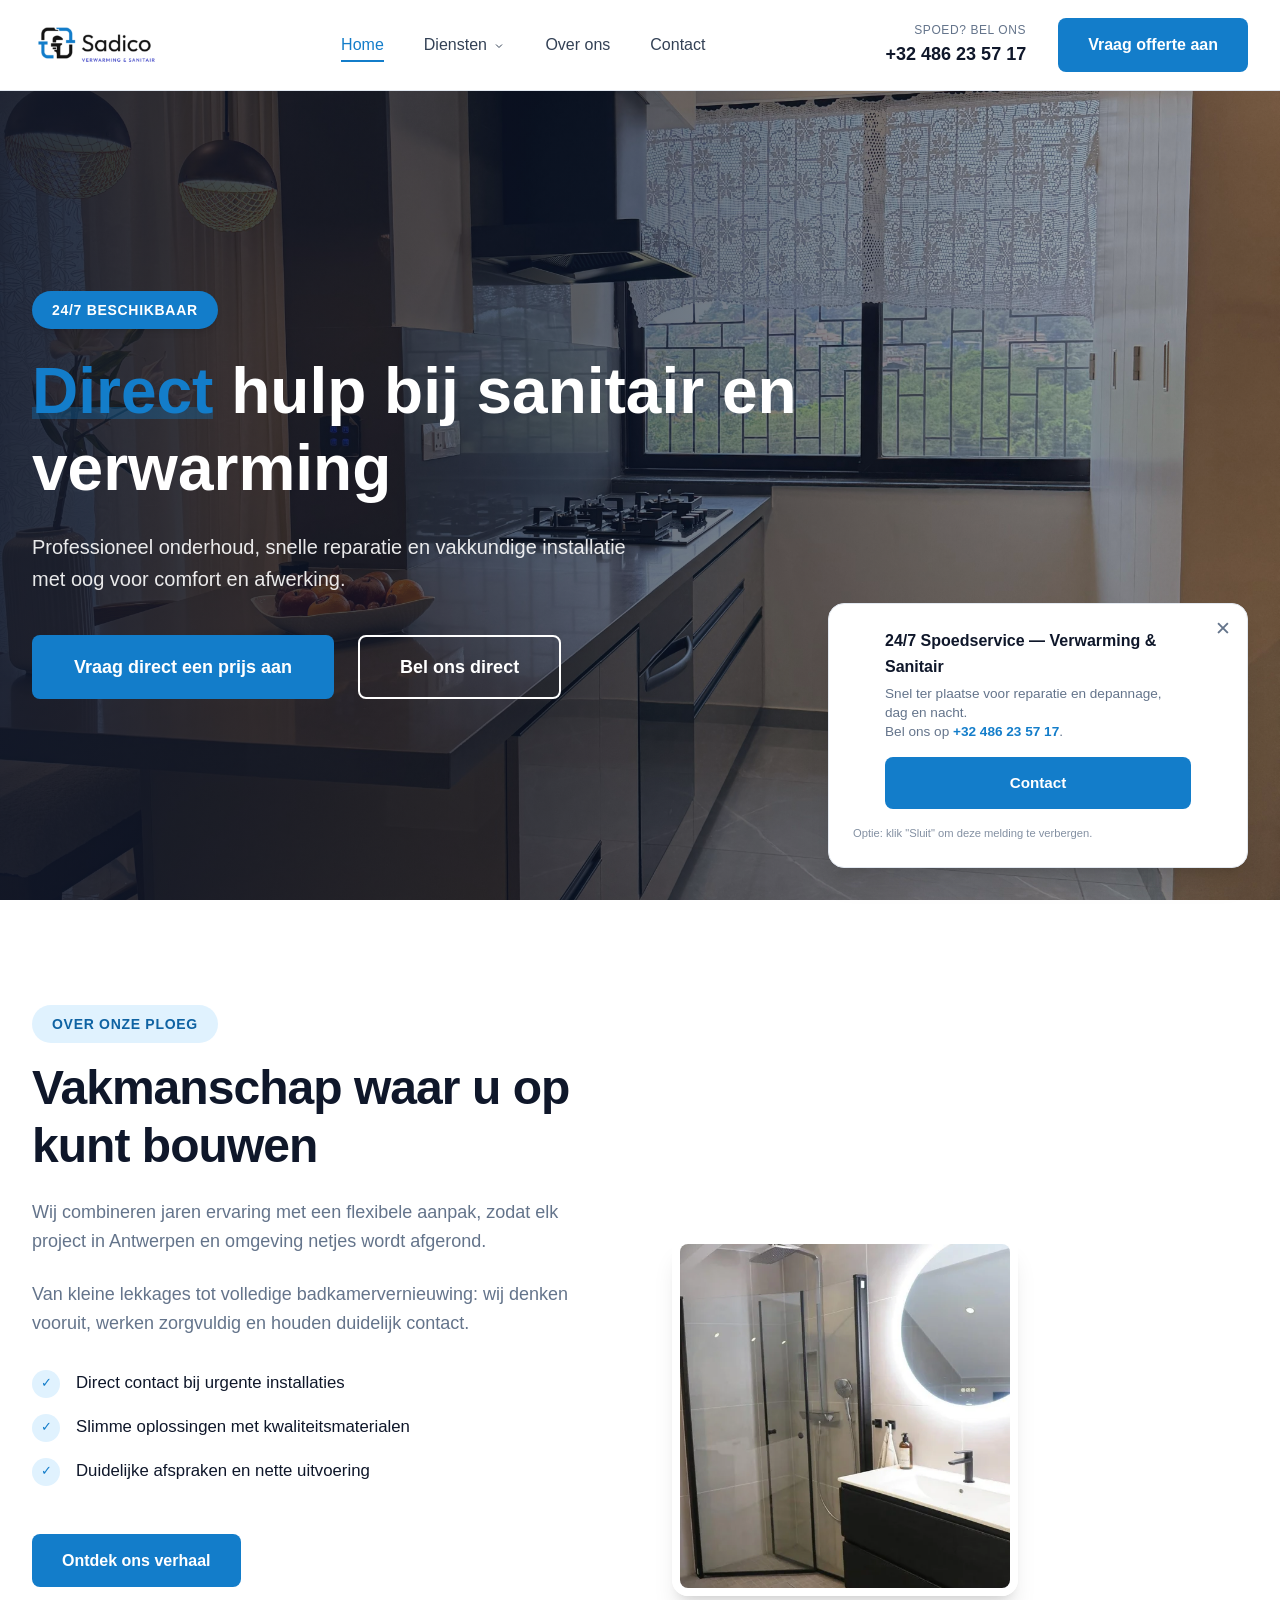
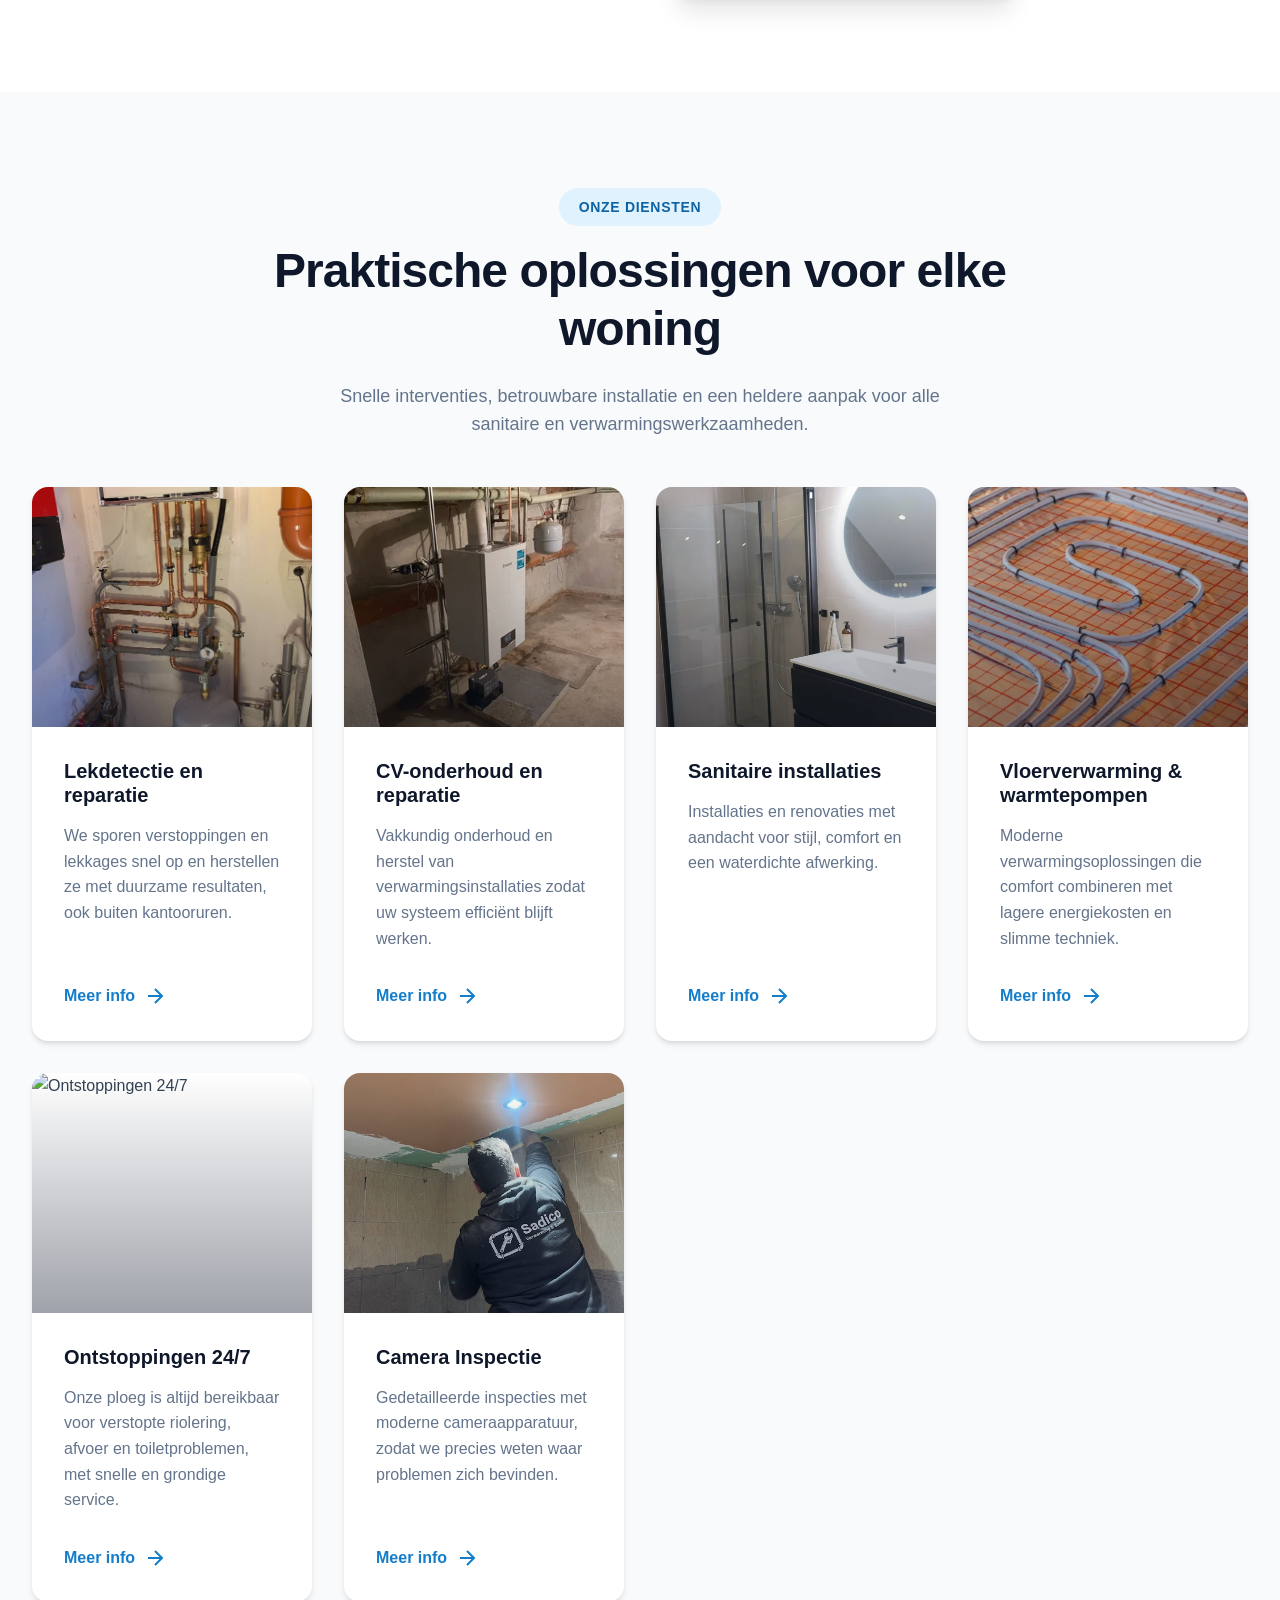
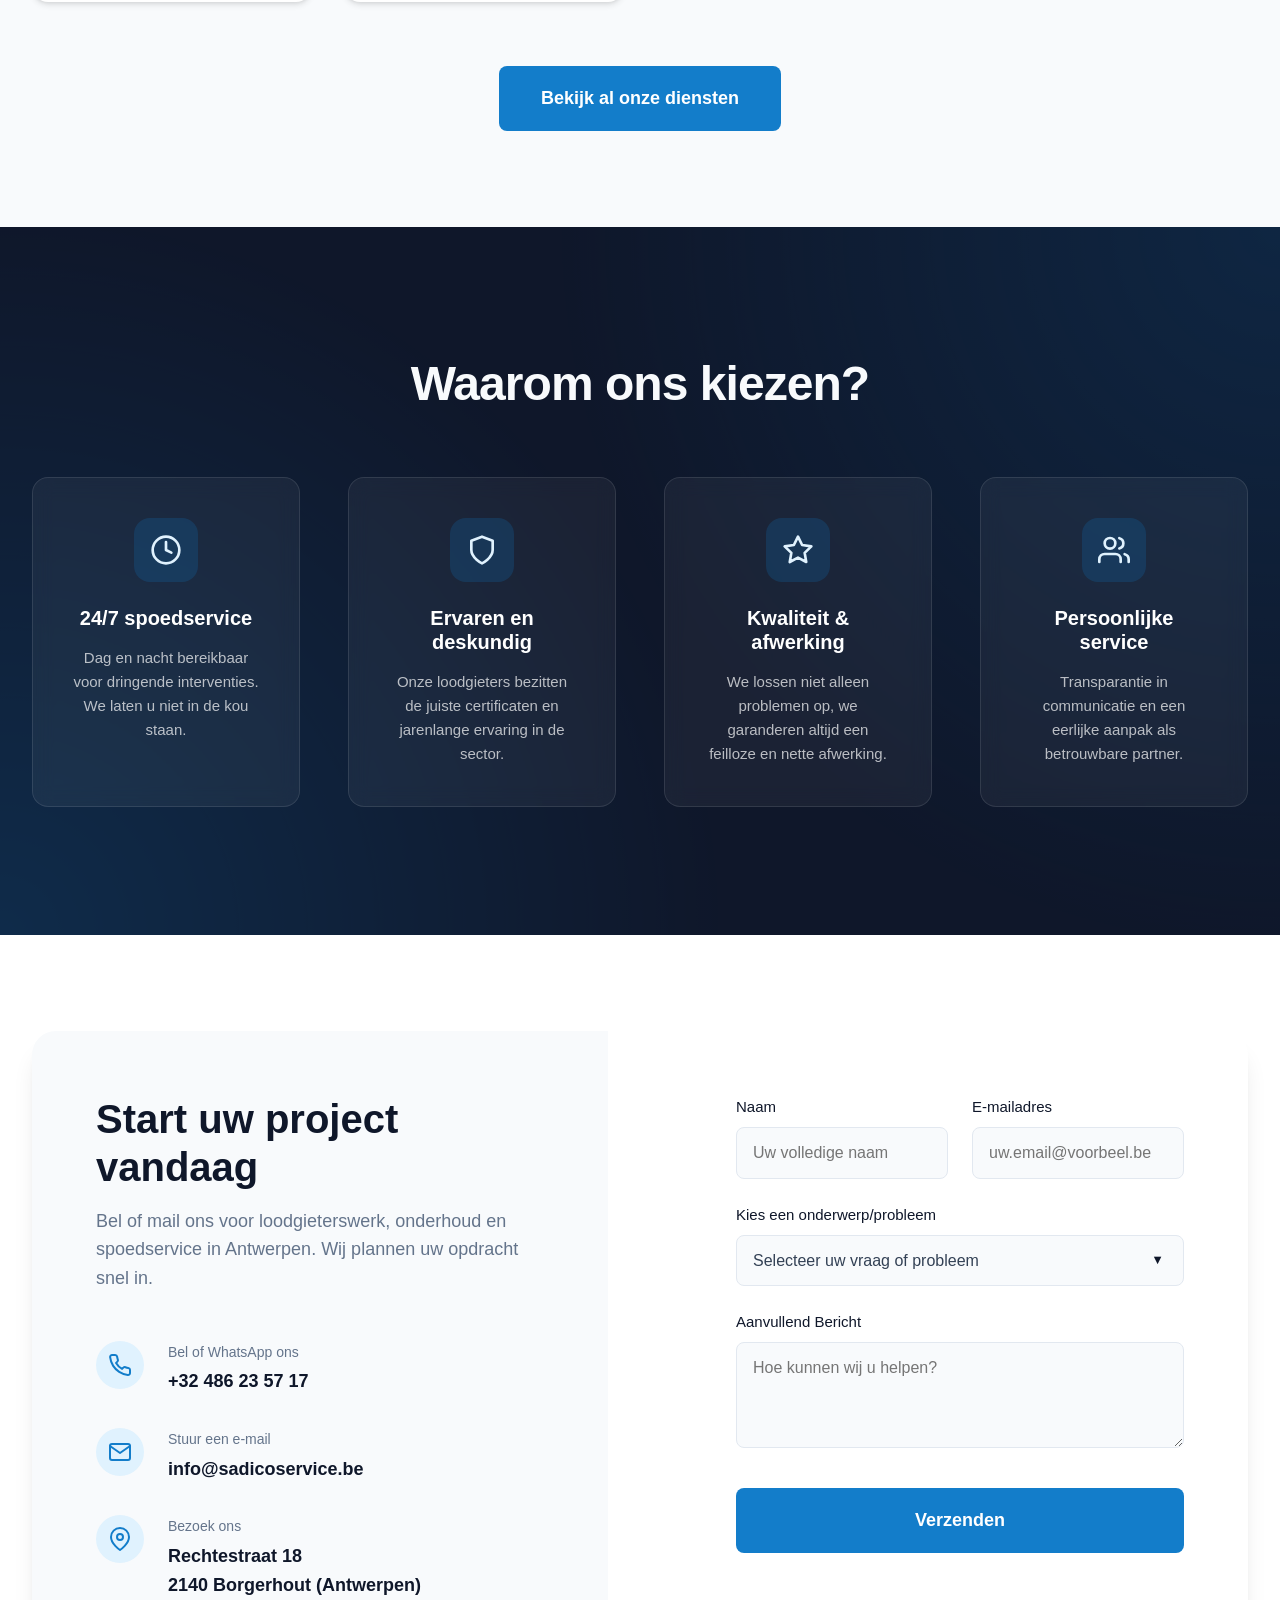
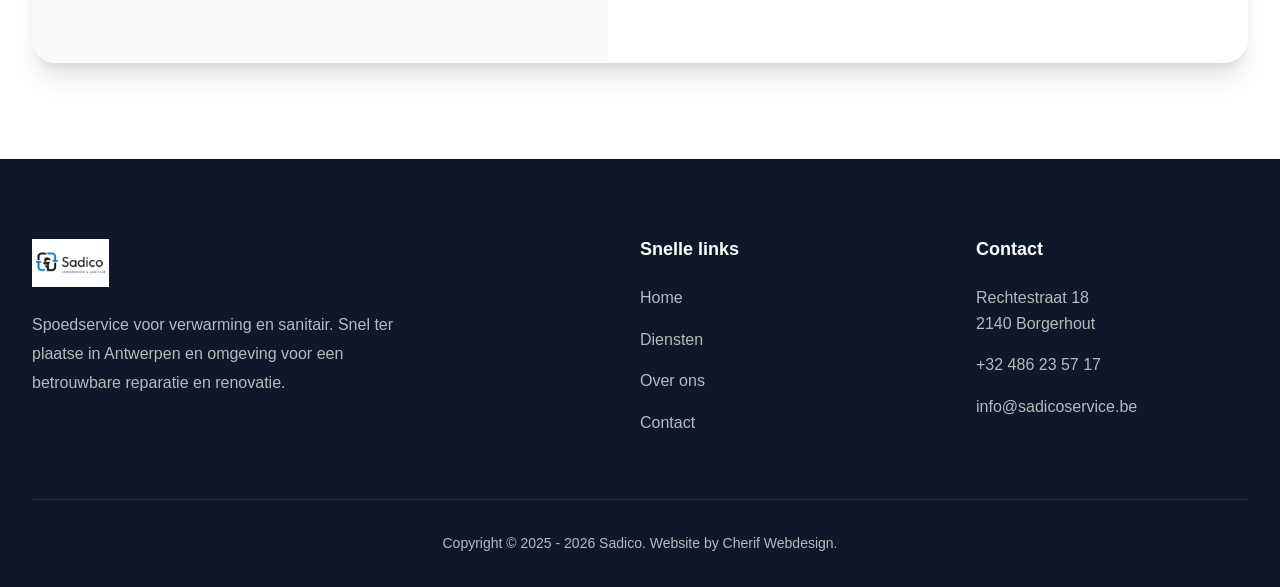
==== index.html @ f758ac25 "Initial commit" ====
<!DOCTYPE html>
<html lang="nl">
<head>
    <meta charset="UTF-8">
    <meta name="viewport" content="width=device-width, initial-scale=1.0">
    <title>Sadico Service | Expert sanitair en verwarming in Antwerpen</title>
    <meta name="description" content="Sadico Service levert slimme sanitair- en verwarmingsoplossingen met snelle hulp in Antwerpen. Bel voor een modern installatieadvies of spoedinterventie.">
    <link rel="preconnect" href="https://fonts.googleapis.com">
    <link rel="preconnect" href="https://fonts.gstatic.com" crossorigin>
    <link href="https://fonts.googleapis.com/css2?family=Space+Grotesk:wght@300;400;500;600;700;800&display=swap" rel="stylesheet">
    <link rel="stylesheet" href="style.css">
    <link rel="icon" href="/favicon.ico" type="image/x-icon">
</head>
<body>

    <!-- Header Navigation -->
    <header class="header" id="header">
        <div class="container header-container">
            <a class="logo-link" href="/">
                <img src="assets/logo.webp" alt="Sadico Logo" class="logo">
            </a>
            <nav class="main-nav">
                <a class="active" href="/">Home</a>
                <div class="dropdown">
                    <a href="/diensten">Diensten <svg width="12" height="12" viewBox="0 0 24 24" fill="none" stroke="currentColor" stroke-width="2" style="display:inline;vertical-align:middle;margin-left:2px;"><path d="M6 9l6 6 6-6"></path></svg></a>
                    <div class="dropdown-content">
                        <a href="/ontstoppingen">Ontstoppingen 24/7</a>
                        <a href="/camera-inspectie">Camera Inspectie</a>
                        <a href="/lekdetectie">Lekdetectie &amp; reparatie</a>
                        <a href="/cv-onderhoud">CV-onderhoud &amp; reparatie</a>
                        <a href="/keuken-installaties">Keuken installaties</a>
                        <a href="/sanitair">Sanitaire installaties</a>
                        <a href="/warmtepompen">Vloerverwarming &amp; warmtepompen</a>
                    </div>
                </div>
                <a href="/over-ons">Over ons</a>
                <a href="/contact">Contact</a>
            </nav>
            <div class="header-actions">
                <div class="contact-quick">
                    <span class="quick-label">Spoed? Bel ons</span>
                    <a href="tel:+32486235717" class="quick-phone">+32 486 23 57 17 </a>
                </div>
                <a class="btn btn-primary" href="/contact">Vraag offerte aan</a>
            </div>
            <button class="mobile-menu-toggle" aria-label="Toggle menu">
                <span></span>
                <span></span>
                <span></span>
            </button>
        </div>
    </header>

    <!-- Hero Section -->
    <section class="hero" id="home">
        <div class="hero-bg">
            <img src="assets/kitcheninstall.jpg" alt="Sanitair installatie" class="hero-img">
            <div class="hero-overlay"></div>
        </div>
        <div class="container hero-content">
            <div class="hero-text-box">
                <div class="hero-badge">24/7 beschikbaar</div>
                <h1 class="hero-title"><span class="text-highlight">Direct</span> hulp bij sanitair en verwarming</h1>
                <p class="hero-subtitle">Professioneel onderhoud, snelle reparatie en vakkundige installatie met oog voor comfort en afwerking.</p>
                <div class="hero-buttons">
                    <a class="btn btn-primary btn-large" href="/contact">Vraag direct een prijs aan</a>
                    <a href="tel:+32486235717" class="btn btn-outline btn-large">Bel ons direct</a>
                </div>
            </div>
        </div>
    </section>

    <!-- Over Ons Section -->
    <section class="section about-section" id="over-ons">
        <div class="container">
            <div class="about-grid">
                <div class="about-content fade-in appear">
                    <div class="section-badge">Over onze ploeg</div>
                    <h2 class="section-title">Vakmanschap waar u op kunt bouwen</h2>
                    <p class="about-text">Wij combineren jaren ervaring met een flexibele aanpak, zodat elk project in Antwerpen en omgeving netjes wordt afgerond.</p>
                    <p class="about-text">Van kleine lekkages tot volledige badkamervernieuwing: wij denken vooruit, werken zorgvuldig en houden duidelijk contact.</p>
                    <ul class="about-features">
                        <li><span>✓</span> Direct contact bij urgente installaties</li>
                        <li><span>✓</span> Slimme oplossingen met kwaliteitsmaterialen</li>
                        <li><span>✓</span> Duidelijke afspraken en nette uitvoering</li>
                    </ul>
                    <a class="btn btn-primary mt-4" href="/over-ons">Ontdek ons verhaal</a>
                </div>
                <div class="about-image-wrapper fade-in appear">
                    
                    <div class="about-image-offset">
                        <img src="assets/sanitair-renovatie.webp" alt="Sanitair renovatie">
                    </div>
                </div>
            </div>
        </div>
    </section>

    <!-- Diensten Section -->
    <section class="section services-section bg-light" id="diensten">
        <div class="container">
            <div class="section-header text-center">
                <div class="section-badge">Onze diensten</div>
                <h2 class="section-title">Praktische oplossingen voor elke woning</h2>
                <p class="section-subtitle">Snelle interventies, betrouwbare installatie en een heldere aanpak voor alle sanitaire en verwarmingswerkzaamheden.</p>
            </div>
            <div class="services-grid">
                <div class="service-card fade-in appear">
                    <div class="service-img-wrapper">
                        <img src="assets/lekdetectie.webp" alt="Lekdetectie en reparatie">
                    </div>
                    <div class="service-content">
                        <h3>Lekdetectie en reparatie</h3>
                        <p>We sporen verstoppingen en lekkages snel op en herstellen ze met duurzame resultaten, ook buiten kantooruren.</p>
                        <a class="service-link" href="/lekdetectie">Meer info <svg width="24" height="24" viewBox="0 0 24 24" fill="none" stroke="currentColor" stroke-width="2"><path d="M5 12h14M12 5l7 7-7 7"></path></svg></a>
                    </div>
                </div>
                <div class="service-card fade-in appear">
                    <div class="service-img-wrapper">
                        <img src="assets/verwarming.webp" alt="CV-onderhoud en reparatie">
                    </div>
                    <div class="service-content">
                        <h3>CV-onderhoud en reparatie</h3>
                        <p>Vakkundig onderhoud en herstel van verwarmingsinstallaties zodat uw systeem efficiënt blijft werken.</p>
                        <a class="service-link" href="/cv-onderhoud">Meer info <svg width="24" height="24" viewBox="0 0 24 24" fill="none" stroke="currentColor" stroke-width="2"><path d="M5 12h14M12 5l7 7-7 7"></path></svg></a>
                    </div>
                </div>
                <div class="service-card fade-in appear">
                    <div class="service-img-wrapper">
                        <img src="assets/sanitair-renovatie.webp" alt="Sanitaire installaties">
                    </div>
                    <div class="service-content">
                        <h3>Sanitaire installaties</h3>
                        <p>Installaties en renovaties met aandacht voor stijl, comfort en een waterdichte afwerking.</p>
                        <a class="service-link" href="/sanitair">Meer info <svg width="24" height="24" viewBox="0 0 24 24" fill="none" stroke="currentColor" stroke-width="2"><path d="M5 12h14M12 5l7 7-7 7"></path></svg></a>
                    </div>
                </div>
                <div class="service-card fade-in appear">
                    <div class="service-img-wrapper">
                        <img src="assets/vloerverwarming.webp" alt="Vloerverwarming en warmtepompen">
                    </div>
                    <div class="service-content">
                        <h3>Vloerverwarming &amp; warmtepompen</h3>
                        <p>Moderne verwarmingsoplossingen die comfort combineren met lagere energiekosten en slimme techniek.</p>
                        <a class="service-link" href="/warmtepompen">Meer info <svg width="24" height="24" viewBox="0 0 24 24" fill="none" stroke="currentColor" stroke-width="2"><path d="M5 12h14M12 5l7 7-7 7"></path></svg></a>
                    </div>
                </div>
                <div class="service-card fade-in appear">
                    <div class="service-img-wrapper">
                        <img src="https://images.unsplash.com/photo-1585704032915-c3400ca199e7?q=80&amp;w=800&amp;auto=format&amp;fit=crop" alt="Ontstoppingen 24/7">
                    </div>
                    <div class="service-content">
                        <h3>Ontstoppingen 24/7</h3>
                        <p>Onze ploeg is altijd bereikbaar voor verstopte riolering, afvoer en toiletproblemen, met snelle en grondige service.</p>
                        <a class="service-link" href="/ontstoppingen">Meer info <svg width="24" height="24" viewBox="0 0 24 24" fill="none" stroke="currentColor" stroke-width="2"><path d="M5 12h14M12 5l7 7-7 7"></path></svg></a>
                    </div>
                </div>
                <div class="service-card fade-in appear">
                    <div class="service-img-wrapper">
                        <img src="assets/camera-3.jpeg" alt="Camera Inspectie">
                    </div>
                    <div class="service-content">
                        <h3>Camera Inspectie</h3>
                        <p>Gedetailleerde inspecties met moderne cameraapparatuur, zodat we precies weten waar problemen zich bevinden.</p>
                        <a class="service-link" href="/camera-inspectie">Meer info <svg width="24" height="24" viewBox="0 0 24 24" fill="none" stroke="currentColor" stroke-width="2"><path d="M5 12h14M12 5l7 7-7 7"></path></svg></a>
                    </div>
                </div>
            </div>
            <div class="text-center mt-5">
                <a class="btn btn-primary btn-large" href="/diensten">Bekijk al onze diensten</a>
            </div>
        </div>
    </section>

    <!-- Why Us Section -->
    <section class="section trust-section">
        <div class="trust-bg"></div>
        <div class="container position-relative">
            <div class="section-header text-center light-text">
                <h2 class="section-title">Waarom ons kiezen?</h2>
            </div>
            <div class="trust-grid">
                <div class="trust-card fade-in appear">
                    <div class="trust-icon">
                        <svg width="32" height="32" viewBox="0 0 24 24" fill="none" stroke="currentColor" stroke-width="2" stroke-linecap="round" stroke-linejoin="round"><circle cx="12" cy="12" r="10"></circle><polyline points="12 6 12 12 16 14"></polyline></svg>
                    </div>
                    <h3>24/7 spoedservice</h3>
                    <p>Dag en nacht bereikbaar voor dringende interventies. We laten u niet in de kou staan.</p>
                </div>
                <div class="trust-card fade-in appear">
                    <div class="trust-icon">
                        <svg width="32" height="32" viewBox="0 0 24 24" fill="none" stroke="currentColor" stroke-width="2" stroke-linecap="round" stroke-linejoin="round"><path d="M12 22s8-4 8-10V5l-8-3-8 3v7c0 6 8 10 8 10z"></path></svg>
                    </div>
                    <h3>Ervaren en deskundig</h3>
                    <p>Onze loodgieters bezitten de juiste certificaten en jarenlange ervaring in de sector.</p>
                </div>
                <div class="trust-card fade-in appear">
                    <div class="trust-icon">
                        <svg width="32" height="32" viewBox="0 0 24 24" fill="none" stroke="currentColor" stroke-width="2" stroke-linecap="round" stroke-linejoin="round"><polygon points="12 2 15.09 8.26 22 9.27 17 14.14 18.18 21.02 12 17.77 5.82 21.02 7 14.14 2 9.27 8.91 8.26 12 2"></polygon></svg>
                    </div>
                    <h3>Kwaliteit &amp; afwerking</h3>
                    <p>We lossen niet alleen problemen op, we garanderen altijd een feilloze en nette afwerking.</p>
                </div>
                <div class="trust-card fade-in appear">
                    <div class="trust-icon">
                        <svg width="32" height="32" viewBox="0 0 24 24" fill="none" stroke="currentColor" stroke-width="2" stroke-linecap="round" stroke-linejoin="round"><path d="M17 21v-2a4 4 0 0 0-4-4H5a4 4 0 0 0-4 4v2"></path><circle cx="9" cy="7" r="4"></circle><path d="M23 21v-2a4 4 0 0 0-3-3.87"></path><path d="M16 3.13a4 4 0 0 1 0 7.75"></path></svg>
                    </div>
                    <h3>Persoonlijke service</h3>
                    <p>Transparantie in communicatie en een eerlijke aanpak als betrouwbare partner.</p>
                </div>
            </div>
        </div>
    </section>

    <!-- Contact Section -->
    <section class="section contact-section" id="contact">
        <div class="container">
            <div class="contact-container fade-in appear">
                <div class="contact-info-block">
                    <h2 class="contact-title">Start uw project vandaag</h2>
                    <p class="contact-desc">Bel of mail ons voor loodgieterswerk, onderhoud en spoedservice in Antwerpen. Wij plannen uw opdracht snel in.</p>
                    <div class="contact-methods">
                        <div class="contact-method">
                            <div class="method-icon">
                                <svg width="24" height="24" viewBox="0 0 24 24" fill="none" stroke="currentColor" stroke-width="2" stroke-linecap="round" stroke-linejoin="round"><path d="M22 16.92v3a2 2 0 0 1-2.18 2 19.79 19.79 0 0 1-8.63-3.07 19.5 19.5 0 0 1-6-6 19.79 19.79 0 0 1-3.07-8.67A2 2 0 0 1 4.11 2h3a2 2 0 0 1 2 1.72 12.84 12.84 0 0 0 .7 2.81 2 2 0 0 1-.45 2.11L8.09 9.91a16 16 0 0 0 6 6l1.27-1.27a2 2 0 0 1 2.11-.45 12.84 12.84 0 0 0 2.81.7A2 2 0 0 1 22 16.92z"></path></svg>
                            </div>
                            <div class="method-details">
                                <span class="method-label">Bel of WhatsApp ons</span>
                                <a href="tel:+32486235717" class="method-value">+32 486 23 57 17</a>
                            </div>
                        </div>
                        <div class="contact-method">
                            <div class="method-icon">
                                <svg width="24" height="24" viewBox="0 0 24 24" fill="none" stroke="currentColor" stroke-width="2" stroke-linecap="round" stroke-linejoin="round"><path d="M4 4h16c1.1 0 2 .9 2 2v12c0 1.1-.9 2-2 2H4c-1.1 0-2-.9-2-2V6c0-1.1.9-2 2-2z"></path><polyline points="22,6 12,13 2,6"></polyline></svg>
                            </div>
                            <div class="method-details">
                                <span class="method-label">Stuur een e-mail</span>
                                <a href="mailto:info@sadicoservice.be" class="method-value">info@sadicoservice.be</a>
                            </div>
                        </div>
                        <div class="contact-method">
                            <div class="method-icon">
                                <svg width="24" height="24" viewBox="0 0 24 24" fill="none" stroke="currentColor" stroke-width="2" stroke-linecap="round" stroke-linejoin="round"><path d="M21 10c0 7-9 13-9 13s-9-6-9-13a9 9 0 0 1 18 0z"></path><circle cx="12" cy="10" r="3"></circle></svg>
                            </div>
                            <div class="method-details">
                                <span class="method-label">Bezoek ons</span>
                                <span class="method-value">Rechtestraat 18<br>2140 Borgerhout (Antwerpen)</span>
                            </div>
                        </div>
                    </div>
                </div>
                <div class="contact-form-block">
                    <form class="contact-form" action="https://formsubmit.co/8b0b7cd5c878c8c842de6b9028a16ff3" method="POST">
                        <div class="form-group row-group">
                            <div class="half-width">
                                <label for="naam">Naam</label>
                                <input type="text" id="naam" name="naam" placeholder="Uw volledige naam" required>
                            </div>
                            <div class="half-width">
                                <label for="email">E-mailadres</label>
                                <input type="email" id="email" name="email" placeholder="uw.email@voorbeel.be" required>
                            </div>
                        </div>
                        <div class="form-group">
                            <label for="probleem">Kies een onderwerp/probleem</label>
                            <div class="select-wrapper">
                                <select id="probleem" name="probleem" required>
                                    <option value="" disabled selected>Selecteer uw vraag of probleem</option>
                                    <option value="cv_storing">CV ketel gaat niet aan / storing</option>
                                    <option value="lekkage">Lekkage of waterschade</option>
                                    <option value="verstopping">Verstopping (afvoer, toilet, etc.)</option>
                                    <option value="onderhoud">Onderhoud en reparatie aanvragen</option>
                                    <option value="offerte">Offerte nieuwe installatie (verwarming/sanitair)</option>
                                    <option value="andere">Andere...</option>
                                </select>
                            </div>
                        </div>
                        <div class="form-group">
                            <label for="bericht">Aanvullend Bericht</label>
                            <textarea id="bericht" name="bericht" rows="4" placeholder="Hoe kunnen wij u helpen?" required></textarea>
                        </div>
                        <button type="submit" class="btn btn-primary btn-submit">Verzenden</button>
                    </form>
                </div>
            </div>
        </div>
    </section>

    <!-- Footer -->
    <footer class="footer">
        <div class="container">
            <div class="footer-top">
                <div class="footer-col">
                    <img src="assets/logo.webp" alt="Sadico Logo" class="footer-logo">
                    <p class="footer-text">Spoedservice voor verwarming en sanitair. Snel ter plaatse in Antwerpen en omgeving voor een betrouwbare reparatie en renovatie.</p>
                </div>
                <div class="footer-col">
                    <h4 class="footer-heading">Snelle links</h4>
                    <ul class="footer-links">
                        <li><a href="/">Home</a></li>
                        <li><a href="/diensten">Diensten</a></li>
                        <li><a href="/over-ons">Over ons</a></li>
                        <li><a href="/contact">Contact</a></li>
                    </ul>
                </div>
                <div class="footer-col">
                    <h4 class="footer-heading">Contact</h4>
                    <ul class="footer-contact-list">
                        <li>Rechtestraat 18<br>2140 Borgerhout</li>
                        <li><a href="tel:+32486235717">+32 486 23 57 17</a></li>
                        <li><a href="mailto:info@sadicoservice.be">info@sadicoservice.be</a></li>
                    </ul>
                </div>
            </div>
            <div class="footer-bottom">
                <p>Copyright &copy; 2025 - 2026 Sadico. Website by Cherif Webdesign.</p>
            </div>
        </div>
    </footer>

    <!-- Sticky Spoed Banner -->
    <div class="sticky-banner" id="stickyBanner" style="transform: translateX(120%);">
        <div class="container banner-container">
            <div class="banner-content">
                <span class="banner-title">24/7 Spoedservice — Verwarming &amp; Sanitair</span>
                <span class="banner-desc">Snel ter plaatse voor reparatie en depannage, dag en nacht. <br>Bel ons op <strong><a href="tel:+32486235717" style="color: var(--clr-primary); text-decoration: none;">+32 486 23 57 17</a></strong>.</span>
            </div>
            <div class="banner-actions">
                <a class="btn btn-banner" href="/contact">Contact</a>
                <button class="banner-close" id="closeBannerBtn" aria-label="Sluit banner">✕</button>
            </div>
        </div>
        <div class="banner-tooltip">Optie: klik "Sluit" om deze melding te verbergen.</div>
    </div>

    <script src="script.js"></script>
</body>
</html>
---- style.css ----
:root {
    --clr-primary: #137dca;
    --clr-primary-dark: #0f63a3;
    --clr-primary-light: #e0f2fe;
    --clr-secondary: #0f172a;
    --clr-secondary-light: #1e293b;
    --clr-secondary-lighter: #334155;
    --clr-accent: #10b981;
    --clr-bg: #ffffff;
    --clr-bg-alt: #f8fafc;
    --clr-bg-dark: #0f172a;
    --clr-text: #334155;
    --clr-text-light: #64748b;
    --clr-text-inverse: #f8fafc;
    --border-color: #e2e8f0;
    --font-main: 'Outfit', sans-serif;
    --container-max: 1280px;
    --container-padding: 2rem;
    --section-spacing: 6rem;
    --shadow-sm: 0 1px 2px 0 rgb(0 0 0 / 0.05);
    --shadow-md: 0 4px 6px -1px rgb(0 0 0 / 0.1), 0 2px 4px -2px rgb(0 0 0 / 0.1);
    --shadow-lg: 0 10px 15px -3px rgb(0 0 0 / 0.1), 0 4px 6px -4px rgb(0 0 0 / 0.1);
    --shadow-xl: 0 20px 25px -5px rgb(0 0 0 / 0.1), 0 8px 10px -6px rgb(0 0 0 / 0.1);
    --transition-fast: 0.2s cubic-bezier(0.4, 0, 0.2, 1);
    --transition-base: 0.3s cubic-bezier(0.4, 0, 0.2, 1);
    --transition-slow: 0.5s cubic-bezier(0.4, 0, 0.2, 1);
}

* {
    margin: 0;
    padding: 0;
    box-sizing: border-box;
}

html {
    scroll-behavior: smooth;
    font-size: 16px;
    overflow-x: hidden;
    width: 100%;
}

body {
    font-size: 16px;
    font-family: var(--font-main);
    color: var(--clr-text);
    background-color: var(--clr-bg);
    line-height: 1.6;
    -webkit-font-smoothing: antialiased;
    overflow-x: hidden;
    width: 100%;
    position: relative;
}

img, svg, video, picture {
    display: block;
    max-width: 100%;
}

a {
    color: var(--clr-primary);
    text-decoration: none;
    transition: color var(--transition-base);
}

a:hover {
    color: var(--clr-primary-dark);
}

ul, ol {
    list-style: none;
}

.container {
    width: 100%;
    max-width: var(--container-max);
    margin: 0 auto;
    padding: 0 var(--container-padding);
}

.section {
    padding: var(--section-spacing) 0;
}

.bg-light {
    background-color: var(--clr-bg-alt);
}

.text-center {
    text-align: center;
}

.section-header {
    margin: 0 auto;
    max-width: 800px;
}

.position-relative {
    position: relative;
}

.mt-4 {
    margin-top: 2rem;
}

.mt-5 {
    margin-top: 4rem;
}

.light-text {
    color: var(--clr-text-inverse);
}

.light-text .section-title {
    color: var(--clr-text-inverse);
}

h1, h2, h3, h4, h5, h6 {
    color: var(--clr-secondary);
    line-height: 1.2;
    font-weight: 700;
}

h2.section-title {
    font-size: clamp(2rem, 4vw, 3rem);
    margin-bottom: 1.5rem;
    letter-spacing: -0.02em;
}

.section-badge {
    display: inline-block;
    padding: 0.5rem 1.25rem;
    background-color: var(--clr-primary-light);
    color: var(--clr-primary-dark);
    font-weight: 600;
    font-size: 0.875rem;
    border-radius: 100px;
    text-transform: uppercase;
    letter-spacing: 0.05em;
    margin-bottom: 1rem;
}

.section-subtitle {
    font-size: 1.125rem;
    color: var(--clr-text-light);
    max-width: 600px;
    margin: 0 auto 3rem;
}

.btn {
    display: inline-flex;
    align-items: center;
    justify-content: center;
    padding: 0.75rem 1.75rem;
    border-radius: 8px;
    font-weight: 600;
    font-size: 1rem;
    cursor: pointer;
    transition: all var(--transition-base);
    border: 2px solid transparent;
}

.btn-primary {
    background-color: var(--clr-primary);
    color: var(--clr-bg);
}

.btn-primary:hover {
    background-color: var(--clr-primary-dark);
    color: var(--clr-bg);
    transform: translateY(-2px);
    box-shadow: var(--shadow-md);
}

.btn-outline {
    background-color: transparent;
    color: var(--clr-bg);
    border-color: var(--clr-bg);
    backdrop-filter: blur(4px);
}

.btn-outline:hover {
    background-color: var(--clr-bg);
    color: var(--clr-secondary);
    transform: translateY(-2px);
}

.btn-large {
    padding: 1rem 2.5rem;
    font-size: 1.125rem;
}

.header {
    position: fixed;
    top: 0;
    left: 0;
    width: 100%;
    z-index: 1000;
    background-color: #ffffff;
    border-bottom: 1px solid var(--border-color);
    transition: all var(--transition-base);
}

.header.scrolled {
    box-shadow: var(--shadow-sm);
}

.header-container {
    display: flex;
    align-items: center;
    justify-content: space-between;
    height: 90px;
}

.logo-link {
    display: flex;
    align-items: center;
    height: 100%;
}

.logo {
    height: 80px;
    width: auto;
    object-fit: contain;
}

.main-nav {
    display: flex;
    gap: 2.5rem;
}

.main-nav a {
    color: var(--clr-secondary-lighter);
    font-weight: 500;
    font-size: 1rem;
    position: relative;
}

.main-nav a:hover,
.main-nav a.active {
    color: var(--clr-primary);
}

.main-nav a::after {
    content: '';
    position: absolute;
    bottom: -4px;
    left: 0;
    width: 0;
    height: 2px;
    background-color: var(--clr-primary);
    transition: width var(--transition-base);
}

.main-nav a:hover::after,
.main-nav a.active::after {
    width: 100%;
}

.dropdown {
    position: relative;
    display: inline-block;
}

.dropdown-content {
    display: none;
    position: absolute;
    top: 100%;
    left: 50%;
    transform: translateX(-50%);
    background-color: #ffffff;
    min-width: 260px;
    box-shadow: var(--shadow-lg);
    border-radius: 8px;
    z-index: 1000;
    padding: 0.5rem 0;
    border: 1px solid var(--border-color);
}

.dropdown:hover .dropdown-content {
    display: block;
    animation: fadeIn 0.2s ease-out forwards;
}

@keyframes fadeIn {
    from {
        opacity: 0;
        transform: translate(-50%, 10px);
    }
    to {
        opacity: 1;
        transform: translate(-50%, 0);
    }
}

.dropdown-content a {
    color: var(--clr-secondary);
    padding: 0.75rem 1.5rem;
    display: block;
    font-size: 0.9375rem;
    transition: background-color var(--transition-fast), color var(--transition-fast);
}

.dropdown-content a::after {
    display: none;
}

.dropdown-content a:hover {
    background-color: var(--clr-bg-alt);
    color: var(--clr-primary);
}

.header-actions {
    display: flex;
    align-items: center;
    gap: 2rem;
}

.contact-quick {
    display: flex;
    flex-direction: column;
    align-items: flex-end;
}

.quick-label {
    font-size: 0.75rem;
    color: var(--clr-text-light);
    font-weight: 500;
    text-transform: uppercase;
    letter-spacing: 0.05em;
}

.quick-phone {
    font-weight: 700;
    font-size: 1.125rem;
    color: var(--clr-secondary);
}

.quick-phone:hover {
    color: var(--clr-primary);
}

.mobile-menu-toggle {
    display: none;
    flex-direction: column;
    justify-content: space-between;
    width: 30px;
    height: 21px;
    background: transparent;
    border: none;
    cursor: pointer;
    z-index: 1001;
}

.mobile-menu-toggle span {
    width: 100%;
    height: 3px;
    background-color: var(--clr-secondary);
    border-radius: 3px;
    transition: all 0.3s ease;
}

.hero {
    position: relative;
    min-height: 100vh;
    display: flex;
    align-items: center;
    padding-top: 90px;
    overflow: hidden;
}

.hero-bg {
    position: absolute;
    top: 0;
    left: 0;
    width: 100%;
    height: 100%;
    z-index: -1;
}

.hero-img {
    width: 100%;
    height: 100%;
    object-fit: cover;
    object-position: center;
}

.hero-overlay {
    position: absolute;
    top: 0;
    left: 0;
    width: 100%;
    height: 100%;
    background: linear-gradient(to right, rgba(15, 23, 42, 0.9) 0%, rgba(15, 23, 42, 0.6) 50%, rgba(15, 23, 42, 0.3) 100%);
}

.hero-content {
    position: relative;
    z-index: 1;
}

.hero-text-box {
    max-width: 900px;
    color: var(--clr-bg);
}

.hero-badge {
    display: inline-block;
    padding: 0.5rem 1.25rem;
    background-color: var(--clr-primary);
    color: var(--clr-bg);
    border-radius: 100px;
    font-size: 0.875rem;
    font-weight: 600;
    margin-bottom: 1.5rem;
    box-shadow: var(--shadow-md);
    text-transform: uppercase;
    letter-spacing: 0.05em;
}

.hero-title {
    font-size: clamp(3rem, 5vw, 4.5rem);
    color: var(--clr-bg);
    margin-bottom: 1.5rem;
}

.text-highlight {
    color: var(--clr-primary);
    position: relative;
    display: inline;
}

.text-highlight::after {
    content: '';
    position: absolute;
    bottom: 8px;
    left: 0;
    width: 100%;
    height: 12px;
    background-color: var(--clr-primary);
    opacity: 0.3;
    z-index: -1;
}

.hero-subtitle {
    font-size: 1.25rem;
    color: rgba(255, 255, 255, 0.9);
    margin-bottom: 2.5rem;
    max-width: 600px;
    font-weight: 300;
}

.hero-buttons {
    display: flex;
    gap: 1.5rem;
    flex-wrap: wrap;
}

.about-grid {
    display: grid;
    grid-template-columns: 1fr 1fr;
    gap: 4rem;
    align-items: center;
}

.about-text {
    font-size: 1.125rem;
    margin-bottom: 1.5rem;
    color: var(--clr-text-light);
}

.about-features {
    margin-top: 2rem;
}

.about-features li {
    display: flex;
    align-items: center;
    gap: 1rem;
    margin-bottom: 1rem;
    font-size: 1.05rem;
    font-weight: 500;
    color: var(--clr-secondary);
}

.about-features span {
    display: flex;
    align-items: center;
    justify-content: center;
    width: 28px;
    height: 28px;
    background-color: var(--clr-primary-light);
    color: var(--clr-primary);
    border-radius: 50%;
    font-size: 0.8rem;
}

.about-image-wrapper {
    position: relative;
    height: 600px;
}

.about-image-main {
    position: absolute;
    top: 0;
    right: 0;
    width: 80%;
    height: 80%;
    border-radius: 1rem;
    overflow: hidden;
    box-shadow: var(--shadow-xl);
}

.about-image-main img {
    width: 100%;
    height: 100%;
    object-fit: cover;
}

.about-image-offset {
    position: absolute;
    bottom: 0;
    left: 0;
    width: 60%;
    height: 60%;
    border-radius: 1rem;
    overflow: hidden;
    box-shadow: var(--shadow-xl);
    border: 8px solid var(--clr-bg);
}

.about-image-offset img {
    width: 100%;
    height: 100%;
    object-fit: cover;
}

.services-grid {
    display: grid;
    grid-template-columns: repeat(auto-fit, minmax(280px, 1fr));
    gap: 2rem;
}

.service-card {
    background-color: var(--clr-bg);
    border-radius: 1rem;
    overflow: hidden;
    box-shadow: var(--shadow-md);
    transition: transform var(--transition-base), box-shadow var(--transition-base);
    height: 100%;
    display: flex;
    flex-direction: column;
}

.service-card:hover {
    transform: translateY(-10px);
    box-shadow: var(--shadow-xl);
}

.service-img-wrapper {
    position: relative;
    height: 240px;
    overflow: hidden;
}

.service-img-wrapper img {
    width: 100%;
    height: 100%;
    object-fit: cover;
    transition: transform var(--transition-slow);
}

.service-card:hover .service-img-wrapper img {
    transform: scale(1.05);
}

.service-img-wrapper::after {
    content: '';
    position: absolute;
    inset: 0;
    background: linear-gradient(to top, rgba(15, 23, 42, 0.4), transparent);
}

.service-content {
    padding: 2rem;
    flex-grow: 1;
    display: flex;
    flex-direction: column;
}

.service-content h3 {
    font-size: 1.25rem;
    margin-bottom: 1rem;
}

.service-content p {
    color: var(--clr-text-light);
    margin-bottom: 2rem;
    flex-grow: 1;
}

.service-link {
    display: inline-flex;
    align-items: center;
    gap: 0.5rem;
    font-weight: 600;
    color: var(--clr-primary);
    margin-top: auto;
}

.service-link svg {
    transition: transform var(--transition-base);
}

.service-card:hover .service-link svg {
    transform: translateX(5px);
}

.trust-section {
    position: relative;
    background-color: var(--clr-secondary);
    color: var(--clr-bg);
    padding: 8rem 0;
    overflow: hidden;
}

.trust-bg {
    position: absolute;
    top: 0;
    left: 0;
    width: 100%;
    height: 100%;
    background-image: radial-gradient(circle at 100% 0%, var(--clr-primary-dark) 0%, transparent 50%),
        radial-gradient(circle at 0% 100%, var(--clr-primary) 0%, transparent 50%);
    opacity: 0.2;
}

.trust-grid {
    display: grid;
    grid-template-columns: repeat(auto-fit, minmax(240px, 1fr));
    gap: 3rem;
    margin-top: 4rem;
}

.trust-card {
    background: rgba(255, 255, 255, 0.05);
    backdrop-filter: blur(10px);
    border: 1px solid rgba(255, 255, 255, 0.1);
    padding: 2.5rem;
    border-radius: 1rem;
    text-align: center;
    transition: transform var(--transition-base);
}

.trust-card:hover {
    transform: translateY(-5px);
    background: rgba(255, 255, 255, 0.08);
}

.trust-icon {
    width: 64px;
    height: 64px;
    background-color: rgba(19, 125, 202, 0.2);
    border-radius: 1rem;
    display: flex;
    align-items: center;
    justify-content: center;
    margin: 0 auto 1.5rem;
    color: var(--clr-primary-light);
}

.trust-card h3 {
    color: var(--clr-bg);
    font-size: 1.25rem;
    margin-bottom: 1rem;
}

.trust-card p {
    color: rgba(255, 255, 255, 0.7);
    font-size: 0.9375rem;
}

.contact-container {
    display: grid;
    grid-template-columns: 1fr 1fr;
    gap: 4rem;
    background-color: var(--clr-bg);
    border-radius: 1.5rem;
    box-shadow: var(--shadow-xl);
    overflow: hidden;
}

.contact-info-block {
    padding: 4rem;
    background-color: var(--clr-bg-alt);
}

.contact-title {
    font-size: 2.5rem;
    margin-bottom: 1rem;
}

.contact-desc {
    color: var(--clr-text-light);
    margin-bottom: 3rem;
    font-size: 1.125rem;
}

.contact-methods {
    display: flex;
    flex-direction: column;
    gap: 2rem;
}

.contact-method {
    display: flex;
    align-items: flex-start;
    gap: 1.5rem;
}

.method-icon {
    width: 48px;
    height: 48px;
    background-color: var(--clr-primary-light);
    color: var(--clr-primary);
    border-radius: 50%;
    display: flex;
    align-items: center;
    justify-content: center;
    flex-shrink: 0;
}

.method-details {
    display: flex;
    flex-direction: column;
}

.method-label {
    font-size: 0.875rem;
    color: var(--clr-text-light);
    font-weight: 500;
    margin-bottom: 0.25rem;
}

.method-value {
    font-size: 1.125rem;
    font-weight: 600;
    color: var(--clr-secondary);
}

a.method-value:hover {
    color: var(--clr-primary);
}

.contact-form-block {
    padding: 4rem;
}

.contact-form {
    display: flex;
    flex-direction: column;
    gap: 1.5rem;
}

.form-group {
    display: flex;
    flex-direction: column;
    gap: 0.5rem;
}

.form-group label {
    font-weight: 500;
    color: var(--clr-secondary);
    font-size: 0.9375rem;
}

.form-group input,
.form-group textarea {
    width: 100%;
    padding: 1rem;
    border: 1px solid var(--border-color);
    border-radius: 0.5rem;
    font-family: inherit;
    font-size: 1rem;
    color: var(--clr-text);
    background-color: var(--clr-bg-alt);
    transition: border-color var(--transition-base), box-shadow var(--transition-base);
}

.form-group input:focus,
.form-group textarea:focus {
    outline: none;
    border-color: var(--clr-primary);
    box-shadow: 0 0 0 3px var(--clr-primary-light);
}

.btn-submit {
    margin-top: 1rem;
    width: 100%;
    padding: 1.25rem;
    font-size: 1.125rem;
}

.footer {
    background-color: var(--clr-secondary);
    color: rgba(255, 255, 255, 0.7);
    padding: 5rem 0 2rem;
}

.footer-top {
    display: grid;
    grid-template-columns: 2fr 1fr 1fr;
    gap: 4rem;
    margin-bottom: 4rem;
}

.footer-logo {
    height: 48px;
    width: auto;
    object-fit: contain;
    margin-bottom: 1.5rem;
}

.footer-text {
    line-height: 1.8;
    max-width: 400px;
}

.footer-heading {
    color: var(--clr-bg);
    font-size: 1.125rem;
    margin-bottom: 1.5rem;
}

.footer-links {
    display: flex;
    flex-direction: column;
    gap: 1rem;
}

.footer-links a,
.footer-contact-list a {
    color: rgba(255, 255, 255, 0.7);
    transition: color var(--transition-base);
}

.footer-links a:hover,
.footer-contact-list a:hover {
    color: var(--clr-primary-light);
}

.footer-contact-list {
    display: flex;
    flex-direction: column;
    gap: 1rem;
}

.footer-bottom {
    border-top: 1px solid rgba(255, 255, 255, 0.1);
    padding-top: 2rem;
    text-align: center;
    font-size: 0.875rem;
}

@media (max-width: 1024px) {
    .about-grid,
    .contact-container {
        grid-template-columns: 1fr;
        gap: 3rem;
    }

    .about-image-wrapper {
        min-height: 500px;
        order: -1;
    }

    .footer-top {
        grid-template-columns: 1fr 1fr;
    }
}

@media (max-width: 768px) {
    :root {
        --section-spacing: 4rem;
    }

    .main-nav {
        position: fixed;
        top: 90px;
        left: 0;
        opacity: 0;
        visibility: hidden;
        pointer-events: none;
        width: 100%;
        height: calc(100vh - 90px);
        background-color: var(--clr-bg);
        flex-direction: column;
        justify-content: flex-start;
        align-items: center;
        padding-top: 3rem;
        gap: 1.5rem;
        transition: opacity 0.2s ease, visibility 0.2s ease;
        z-index: 999;
        overflow-y: auto;
    }

    .main-nav a {
        font-size: 1.5rem;
    }

    .main-nav.active {
        opacity: 1;
        visibility: visible;
        pointer-events: auto;
    }

    .dropdown {
        width: 100%;
        text-align: center;
    }

    .dropdown:hover .dropdown-content {
        animation: none;
    }

    .dropdown-content {
        position: static;
        display: block;
        transform: none;
        box-shadow: none;
        border: none;
        min-width: 100%;
        background-color: transparent;
        margin-top: 0.5rem;
        padding: 0;
    }

    .dropdown-content a {
        padding: 0.5rem;
        font-size: 1.1rem;
        color: var(--clr-secondary);
        font-weight: 500;
    }

    .header-actions {
        display: none;
    }

    .mobile-menu-toggle {
        display: flex;
    }

    .mobile-menu-toggle.active span:nth-child(1) {
        transform: translateY(9px) rotate(45deg);
    }

    .mobile-menu-toggle.active span:nth-child(2) {
        opacity: 0;
    }

    .mobile-menu-toggle.active span:nth-child(3) {
        transform: translateY(-9px) rotate(-45deg);
    }

    .hero-title {
        font-size: 2.5rem;
    }

    .hero-buttons {
        flex-direction: column;
    }

    .btn-large {
        width: 100%;
    }

    .contact-info-block,
    .contact-form-block {
        padding: 2rem;
    }

    .contact-title {
        font-size: 2rem;
    }

    .contact-desc {
        margin-bottom: 2rem;
        font-size: 1rem;
    }

    .contact-methods {
        gap: 1.5rem;
    }

    .row-group {
        flex-direction: column !important;
        gap: 0;
    }

    .half-width {
        margin-bottom: 1.5rem;
    }

    .footer-top {
        grid-template-columns: 1fr;
        gap: 3rem;
    }
}

.fade-in {
    opacity: 0;
    transform: translateY(30px);
    transition: opacity 0.8s ease-out, transform 0.8s ease-out;
}

.fade-in.appear {
    opacity: 1;
    transform: translateY(0);
}

@keyframes slideDownNav {
    from {
        transform: translateY(-100%);
        opacity: 0;
    }
    to {
        transform: translateY(0);
        opacity: 1;
    }
}

@keyframes slideUpFade {
    from {
        transform: translateY(40px);
        opacity: 0;
    }
    to {
        transform: translateY(0);
        opacity: 1;
    }
}

.header {
    animation: slideDownNav 0.8s cubic-bezier(0.16, 1, 0.3, 1) forwards;
}

.hero-badge {
    animation: slideUpFade 0.8s cubic-bezier(0.16, 1, 0.3, 1) 0.1s both;
}

.hero-title {
    animation: slideUpFade 0.8s cubic-bezier(0.16, 1, 0.3, 1) 0.3s both;
}

.hero-subtitle {
    animation: slideUpFade 0.8s cubic-bezier(0.16, 1, 0.3, 1) 0.5s both;
}

.hero-buttons {
    animation: slideUpFade 0.8s cubic-bezier(0.16, 1, 0.3, 1) 0.7s both;
}

/* Inner Pages */
.page-hero {
    position: relative;
    padding: 140px 0 60px;
    background-color: var(--clr-secondary);
    color: var(--clr-bg);
    overflow: hidden;
}

.page-hero-bg {
    position: absolute;
    inset: 0;
    opacity: 0.1;
    background-image: radial-gradient(circle at 50% 100%, var(--clr-primary) 0%, transparent 50%);
}

.page-hero-content {
    position: relative;
    z-index: 1;
    margin: 0 auto;
    max-width: 900px;
}

.page-title {
    font-size: clamp(2rem, 6vw, 3.5rem);
    margin-bottom: 1rem;
    word-break: break-word;
    color: var(--clr-bg);
}

.page-subtitle {
    font-size: 1.125rem;
    color: rgba(255, 255, 255, 0.8);
    max-width: 700px;
    margin: 0 auto;
}

.service-detail-section {
    padding: 5rem 0;
}

.service-detail-image {
    position: relative;
    height: 450px;
    border-radius: 1rem;
    overflow: hidden;
    box-shadow: var(--shadow-xl);
}

.service-detail-image img {
    width: 100%;
    height: 100%;
    object-fit: cover;
}

.reverse-grid {
    direction: rtl;
}

.reverse-grid > * {
    direction: ltr;
}

.row-group {
    display: flex;
    flex-direction: row;
    gap: 1.5rem;
}

.half-width {
    flex: 1;
    display: flex;
    flex-direction: column;
    gap: 0.5rem;
}

.select-wrapper {
    position: relative;
}

.select-wrapper::after {
    content: '\25BC';
    font-size: 0.8rem;
    position: absolute;
    right: 1.25rem;
    top: 50%;
    transform: translateY(-50%);
    pointer-events: none;
    color: var(--clr-secondary);
}

.select-wrapper select {
    width: 100%;
    padding: 1rem;
    border: 1px solid var(--border-color);
    border-radius: 0.5rem;
    font-family: inherit;
    font-size: 1rem;
    color: var(--clr-text);
    background-color: var(--clr-bg-alt);
    transition: border-color var(--transition-base), box-shadow var(--transition-base);
    appearance: none;
    -moz-appearance: none;
    -webkit-appearance: none;
}

.select-wrapper select:focus {
    outline: none;
    border-color: var(--clr-primary);
    box-shadow: 0 0 0 3px var(--clr-primary-light);
}

.value-card {
    background-color: var(--clr-bg);
    border-radius: 1rem;
    padding: 2.5rem;
    box-shadow: var(--shadow-sm);
    transition: transform var(--transition-base), box-shadow var(--transition-base);
}

.value-card:hover {
    transform: translateY(-10px);
    box-shadow: var(--shadow-lg);
}

.core-values-section {
    padding-bottom: 6rem;
}

.sticky-banner {
    position: fixed;
    bottom: 2rem;
    right: 2rem;
    width: 420px;
    background-color: var(--clr-bg);
    border: 1px solid var(--border-color);
    border-radius: 1rem;
    padding: 1.5rem;
    z-index: 1050;
    box-shadow: var(--shadow-xl);
    transform: translateX(120%);
    transition: transform 0.4s cubic-bezier(0.16, 1, 0.3, 1);
    display: none;
}

.sticky-banner.show {
    display: block;
    transform: translateX(0);
    animation: slideInBanner 0.5s forwards 1s;
}

@keyframes slideInBanner {
    to { transform: translateX(0); }
}

.banner-container {
    display: flex;
    flex-direction: column;
    align-items: flex-start;
    gap: 1rem;
}

.banner-content {
    display: flex;
    flex-direction: column;
    padding-right: 1.5rem;
}

.banner-title {
    font-weight: 700;
    color: var(--clr-secondary);
    font-size: 1rem;
    margin-bottom: 0.25rem;
}

.banner-desc {
    font-size: 0.85rem;
    color: var(--clr-text-light);
    line-height: 1.4;
}

.banner-actions {
    display: flex;
    width: 100%;
}

.btn-banner {
    background-color: var(--clr-primary);
    color: var(--clr-bg);
    padding: 0.75rem 1rem;
    font-weight: 600;
    border-radius: 0.5rem;
    text-decoration: none;
    transition: background-color var(--transition-base);
    display: inline-flex;
    align-items: center;
    justify-content: center;
    gap: 0.5rem;
    width: 100%;
    font-size: 0.95rem;
}

.btn-banner:hover {
    background-color: var(--clr-primary-dark);
}

.banner-close {
    position: absolute;
    top: 0.5rem;
    right: 0.5rem;
    background: transparent;
    border: none;
    font-size: 1.2rem;
    cursor: pointer;
    color: var(--clr-text-light);
    width: 32px;
    height: 32px;
    display: inline-flex;
    align-items: center;
    justify-content: center;
    border-radius: 50%;
    transition: background-color var(--transition-base), color var(--transition-base);
}

.banner-close:hover {
    background-color: rgba(0,0,0,0.05);
    color: var(--clr-secondary);
}

.banner-tooltip {
    text-align: left;
    font-size: 0.7rem;
    color: var(--clr-text-light);
    margin-top: 1rem;
    opacity: 0.8;
}

.d-none {
    display: none !important;
}

.mx-auto {
    margin-left: auto;
    margin-right: auto;
}

.mb-3 {
    margin-bottom: 1.5rem;
}

.d-table {
    display: table;
}

@media (max-width: 768px) {
    .sticky-banner {
        bottom: 1rem;
        right: 1rem;
        width: calc(100% - 2rem);
    }
}
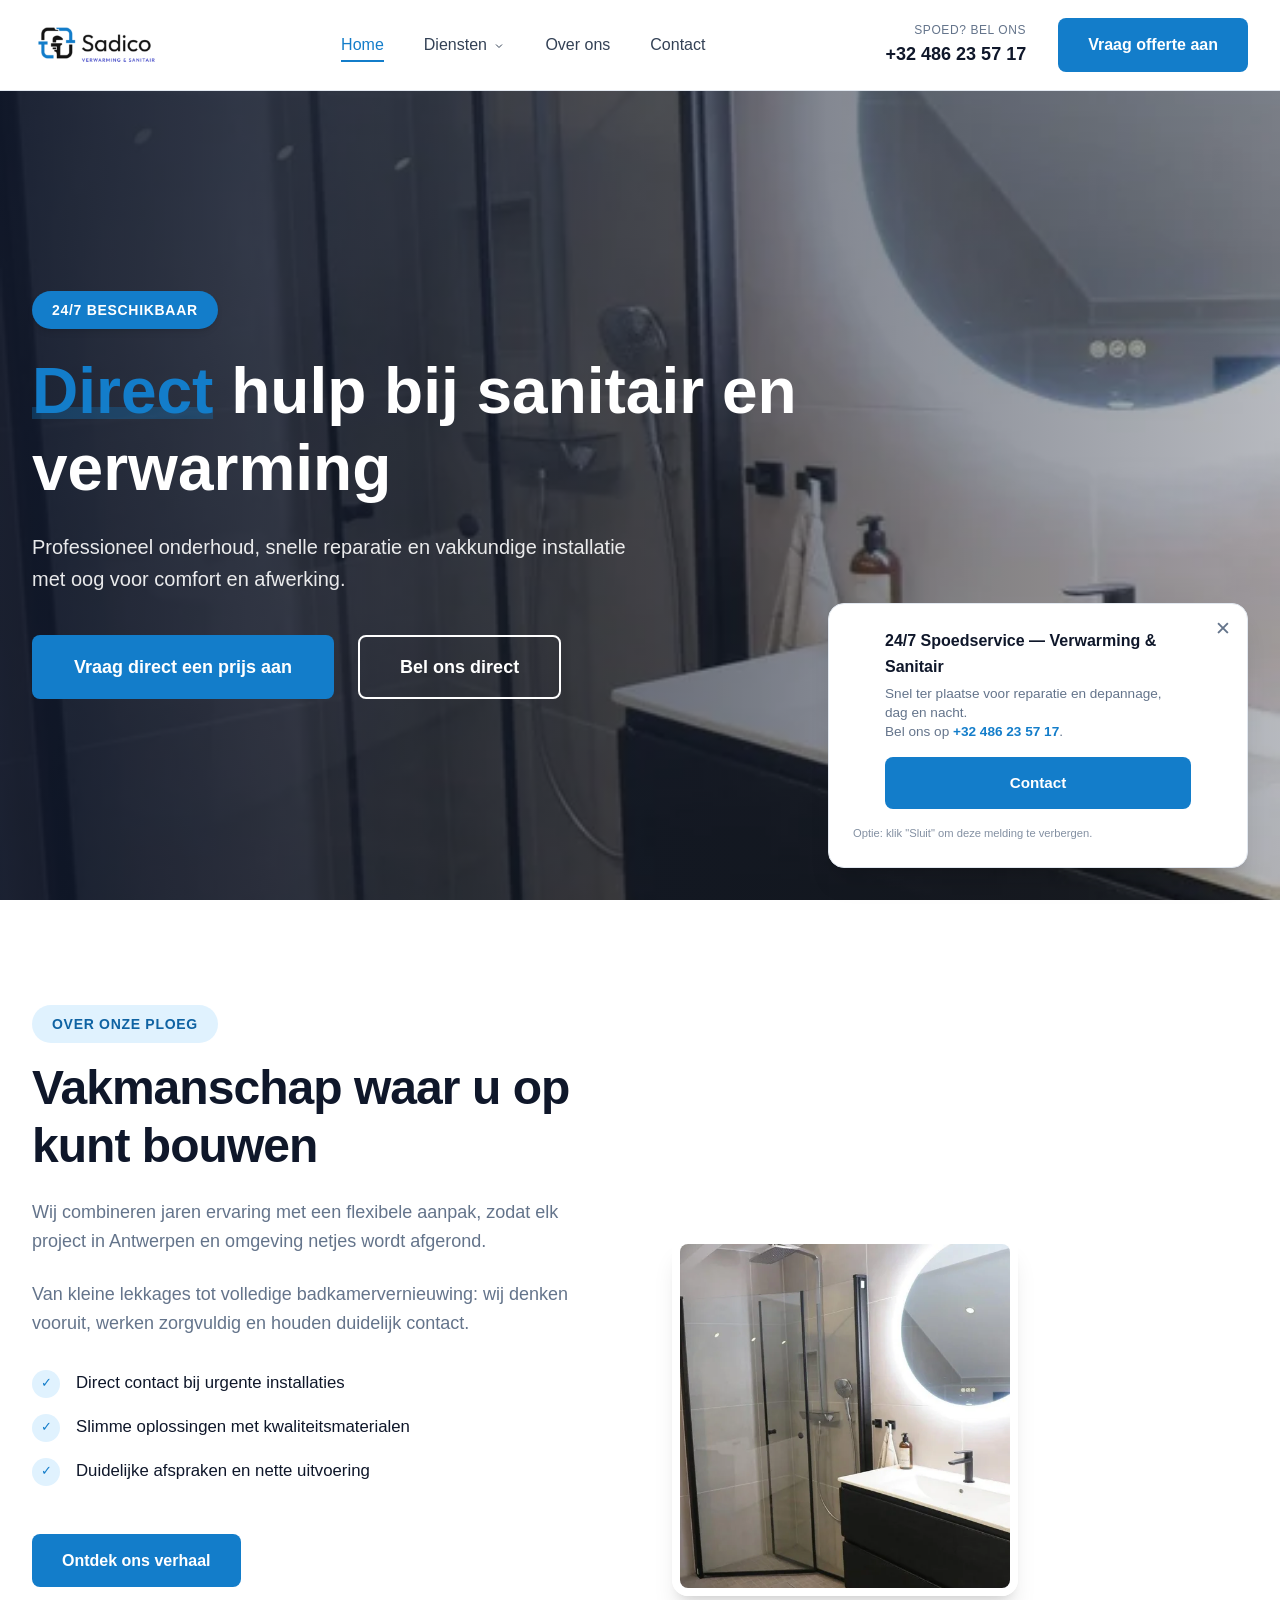
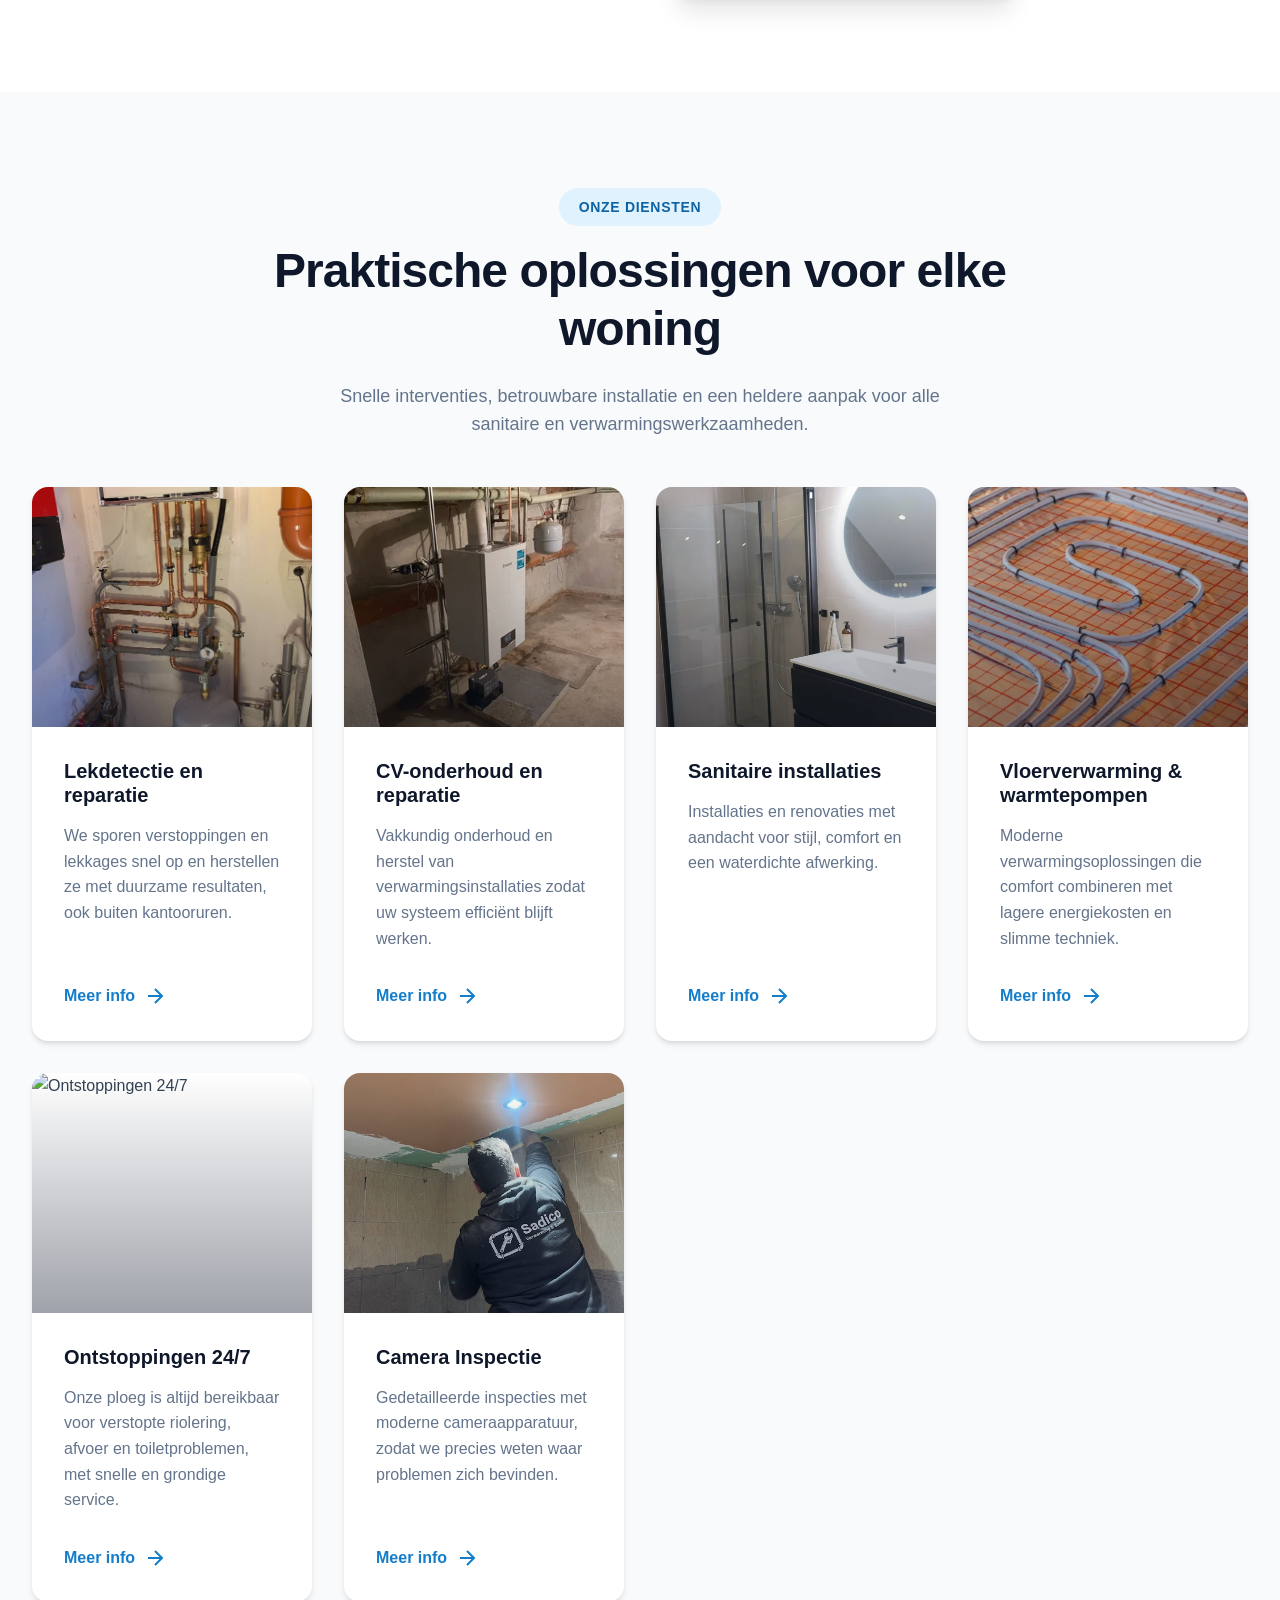
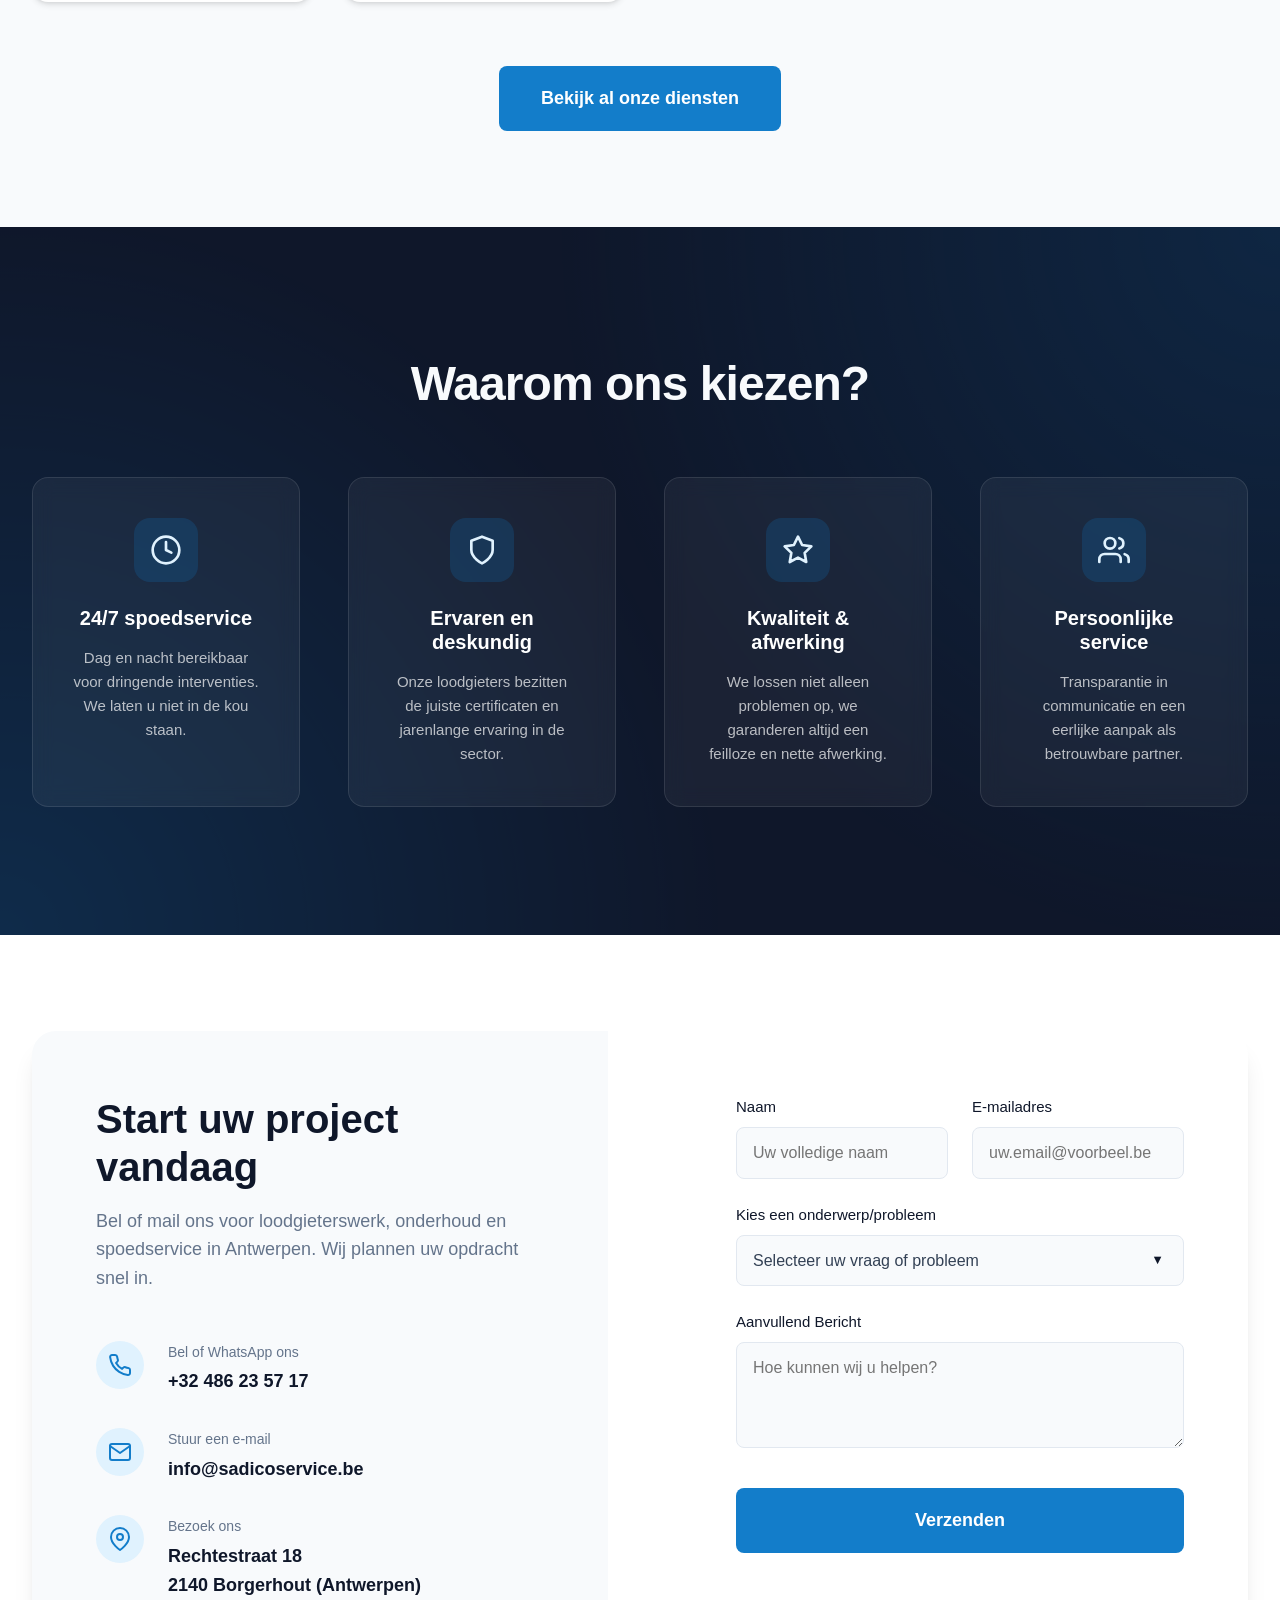
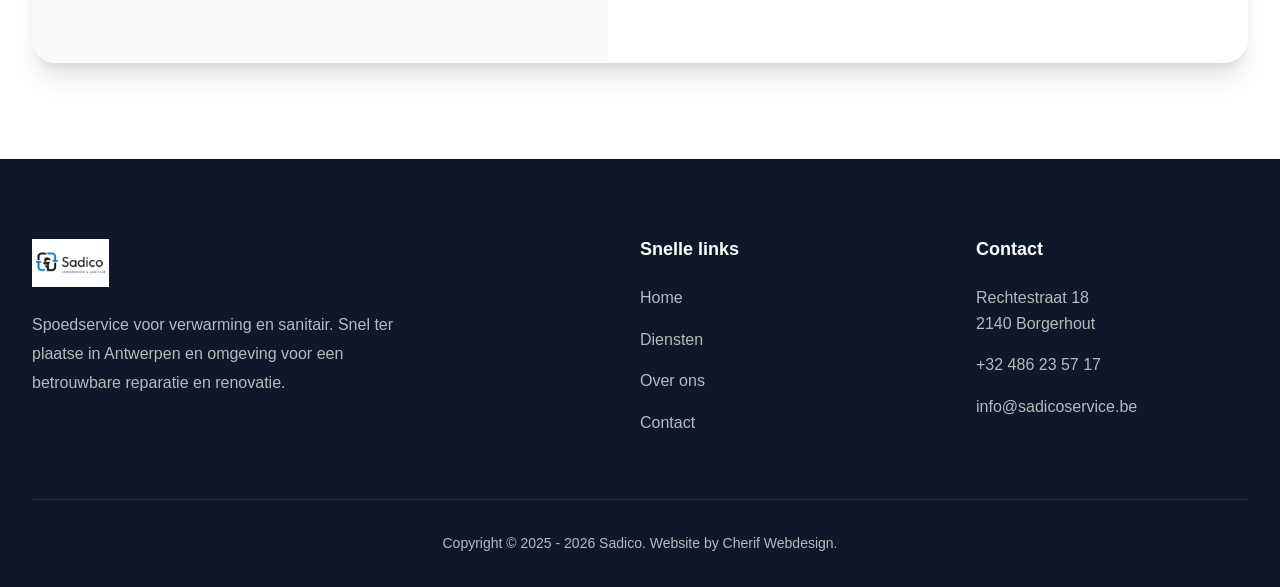
==== commit cc2bf1ad: "hero veranderen" ====
--- a/index.html
+++ b/index.html
@@ -54,7 +54,7 @@
     <!-- Hero Section -->
     <section class="hero" id="home">
         <div class="hero-bg">
-            <img src="assets/kitcheninstall.jpg" alt="Sanitair installatie" class="hero-img">
+            <img src="assets/sanitair.webp" alt="Sanitair installatie" class="hero-img">
             <div class="hero-overlay"></div>
         </div>
         <div class="container hero-content">
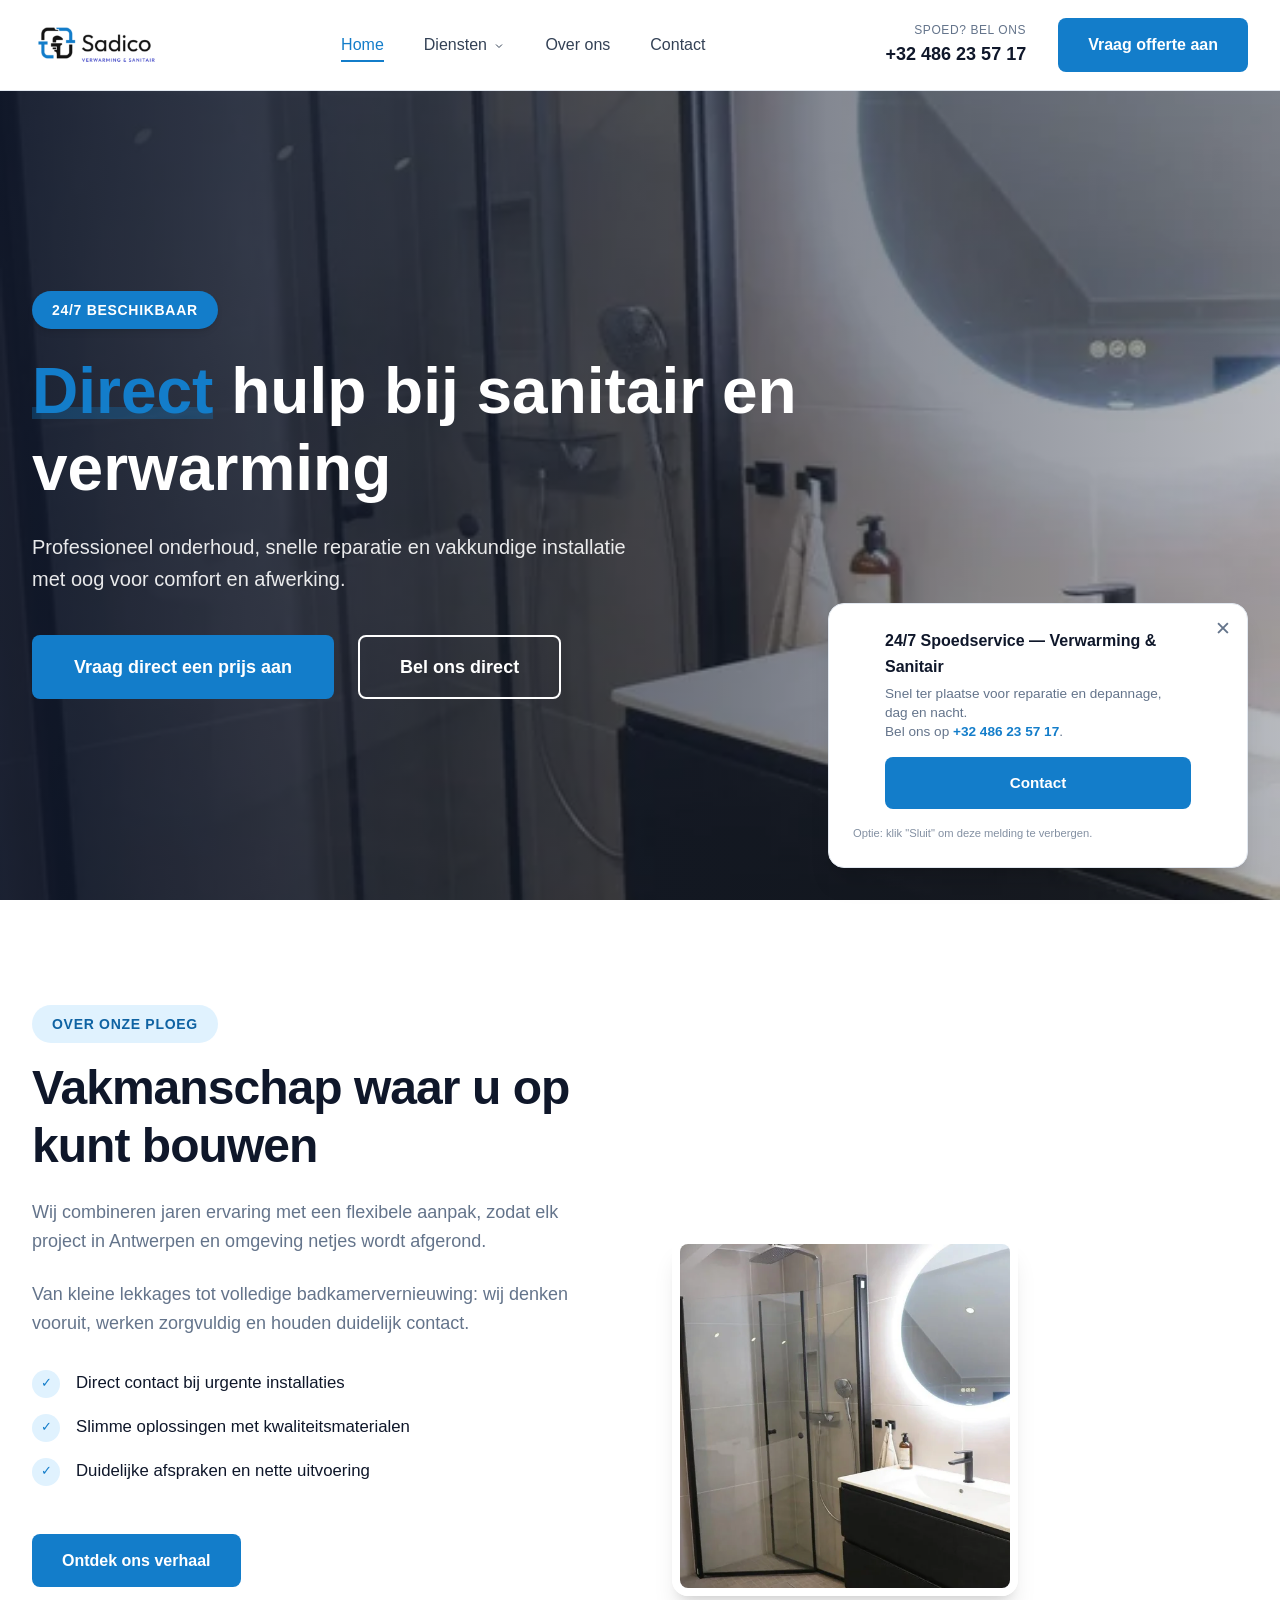
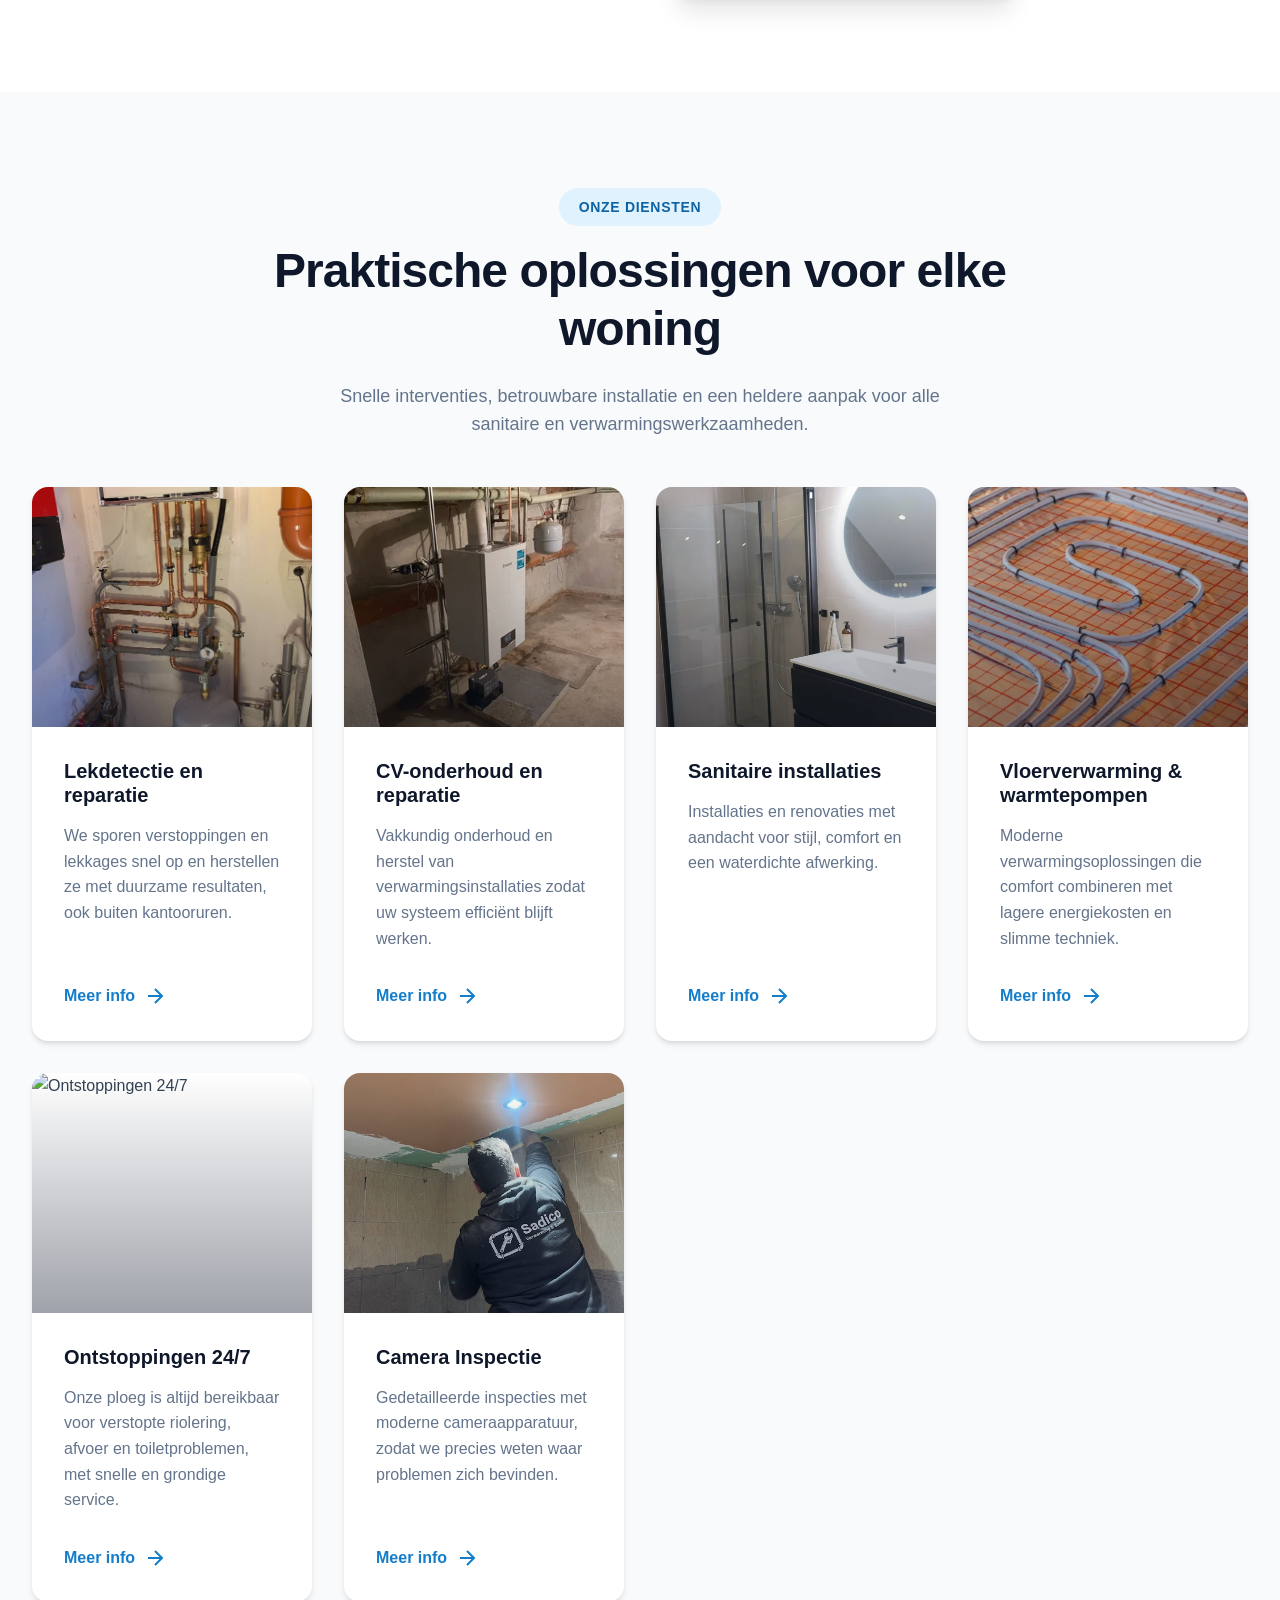
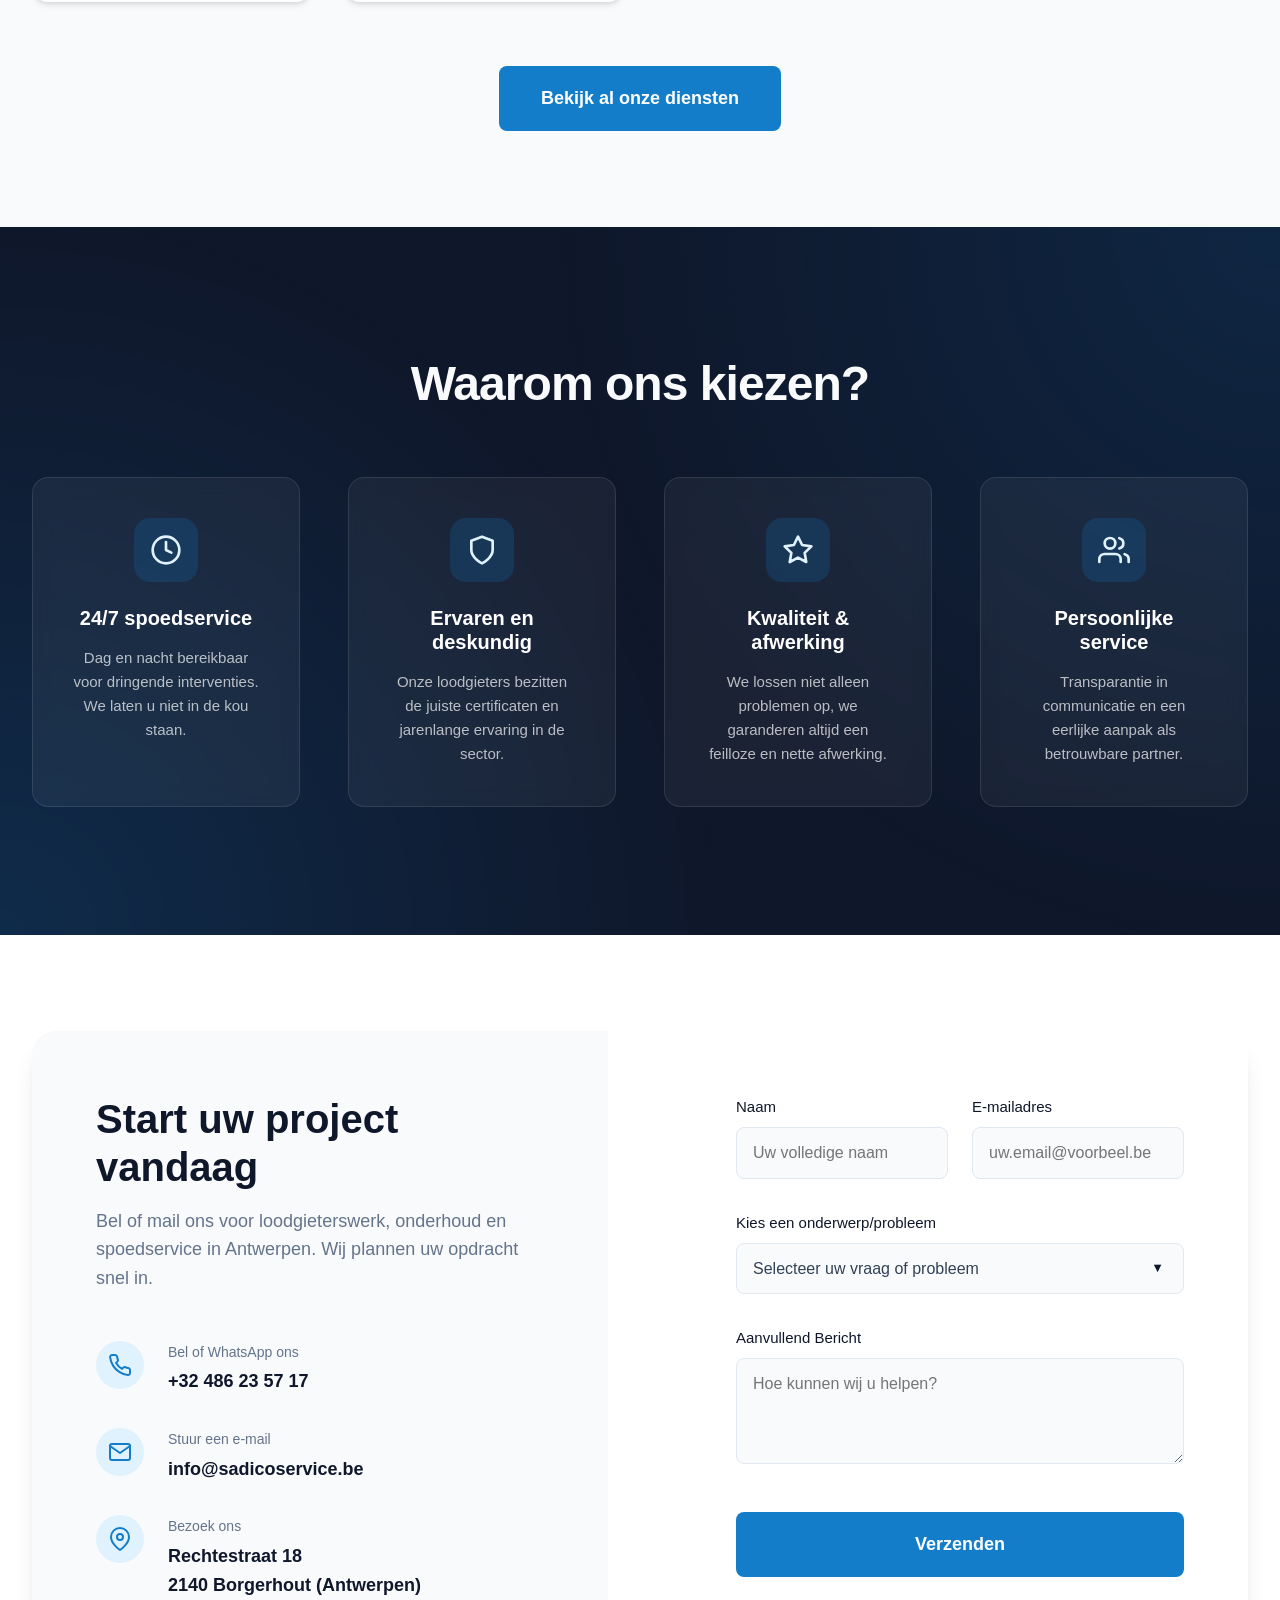
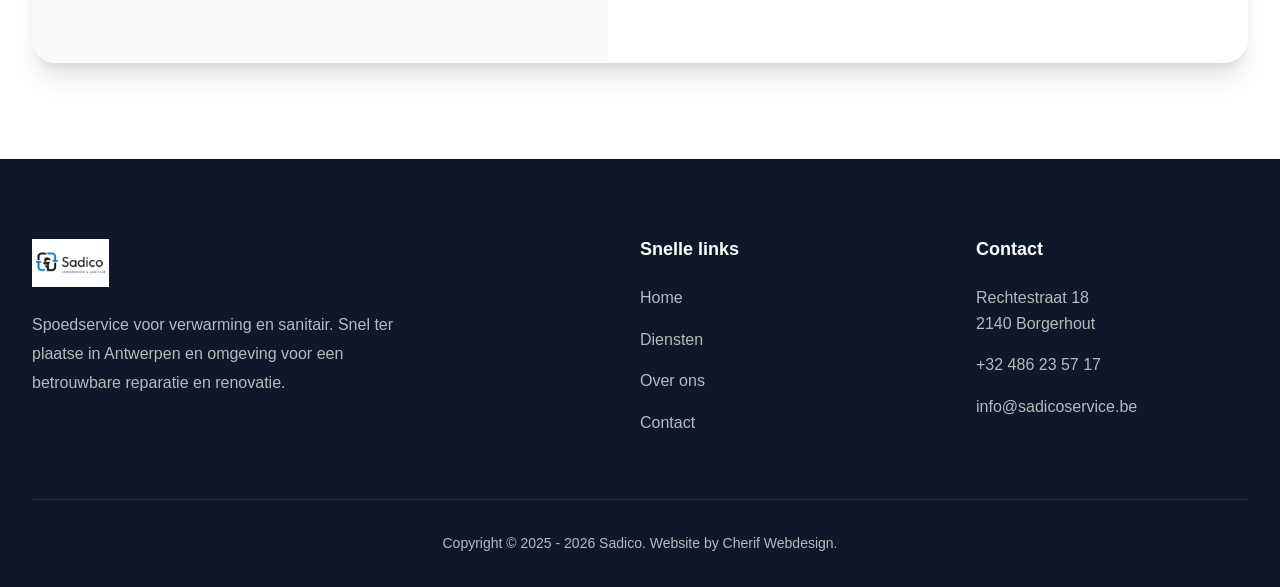
==== commit 0f0886e6: "contact home en contact omvormen naar formspree" ====
--- a/index.html
+++ b/index.html
@@ -250,21 +250,27 @@
                     </div>
                 </div>
                 <div class="contact-form-block">
-                    <form class="contact-form" action="https://formsubmit.co/8b0b7cd5c878c8c842de6b9028a16ff3" method="POST">
+                    <div data-fs-success style="display:none; padding: 1rem; background: #d4edda; color: #155724; border-radius: 0.5rem; margin-bottom: 1rem;">
+                        Bedankt voor uw bericht! We nemen zo snel mogelijk contact met u op.
+                    </div>
+                    <div data-fs-error style="display:none; padding: 1rem; background: #f8d7da; color: #721c24; border-radius: 0.5rem; margin-bottom: 1rem;"></div>
+                    <form class="contact-form" id="home-contact-form">
                         <div class="form-group row-group">
                             <div class="half-width">
                                 <label for="naam">Naam</label>
-                                <input type="text" id="naam" name="naam" placeholder="Uw volledige naam" required>
+                                <input type="text" id="naam" name="naam" placeholder="Uw volledige naam" required data-fs-field>
+                                <span data-fs-error="naam" style="color:#721c24; font-size:0.875rem;"></span>
                             </div>
                             <div class="half-width">
                                 <label for="email">E-mailadres</label>
-                                <input type="email" id="email" name="email" placeholder="uw.email@voorbeel.be" required>
+                                <input type="email" id="email" name="email" placeholder="uw.email@voorbeel.be" required data-fs-field>
+                                <span data-fs-error="email" style="color:#721c24; font-size:0.875rem;"></span>
                             </div>
                         </div>
                         <div class="form-group">
                             <label for="probleem">Kies een onderwerp/probleem</label>
                             <div class="select-wrapper">
-                                <select id="probleem" name="probleem" required>
+                                <select id="probleem" name="probleem" required data-fs-field>
                                     <option value="" disabled selected>Selecteer uw vraag of probleem</option>
                                     <option value="cv_storing">CV ketel gaat niet aan / storing</option>
                                     <option value="lekkage">Lekkage of waterschade</option>
@@ -274,13 +280,20 @@
                                     <option value="andere">Andere...</option>
                                 </select>
                             </div>
+                            <span data-fs-error="probleem" style="color:#721c24; font-size:0.875rem;"></span>
                         </div>
                         <div class="form-group">
                             <label for="bericht">Aanvullend Bericht</label>
-                            <textarea id="bericht" name="bericht" rows="4" placeholder="Hoe kunnen wij u helpen?" required></textarea>
-                        </div>
-                        <button type="submit" class="btn btn-primary btn-submit">Verzenden</button>
+                            <textarea id="bericht" name="bericht" rows="4" placeholder="Hoe kunnen wij u helpen?" required data-fs-field></textarea>
+                            <span data-fs-error="bericht" style="color:#721c24; font-size:0.875rem;"></span>
+                        </div>
+                        <button type="submit" class="btn btn-primary btn-submit" data-fs-submit-btn>Verzenden</button>
                     </form>
+                    <script>
+                        window.formspree = window.formspree || function () { (formspree.q = formspree.q || []).push(arguments); };
+                        formspree('initForm', { formElement: '#home-contact-form', formId: 'xrevpywv' });
+                    </script>
+                    <script src="https://unpkg.com/@formspree/ajax@1" defer></script>
                 </div>
             </div>
         </div>
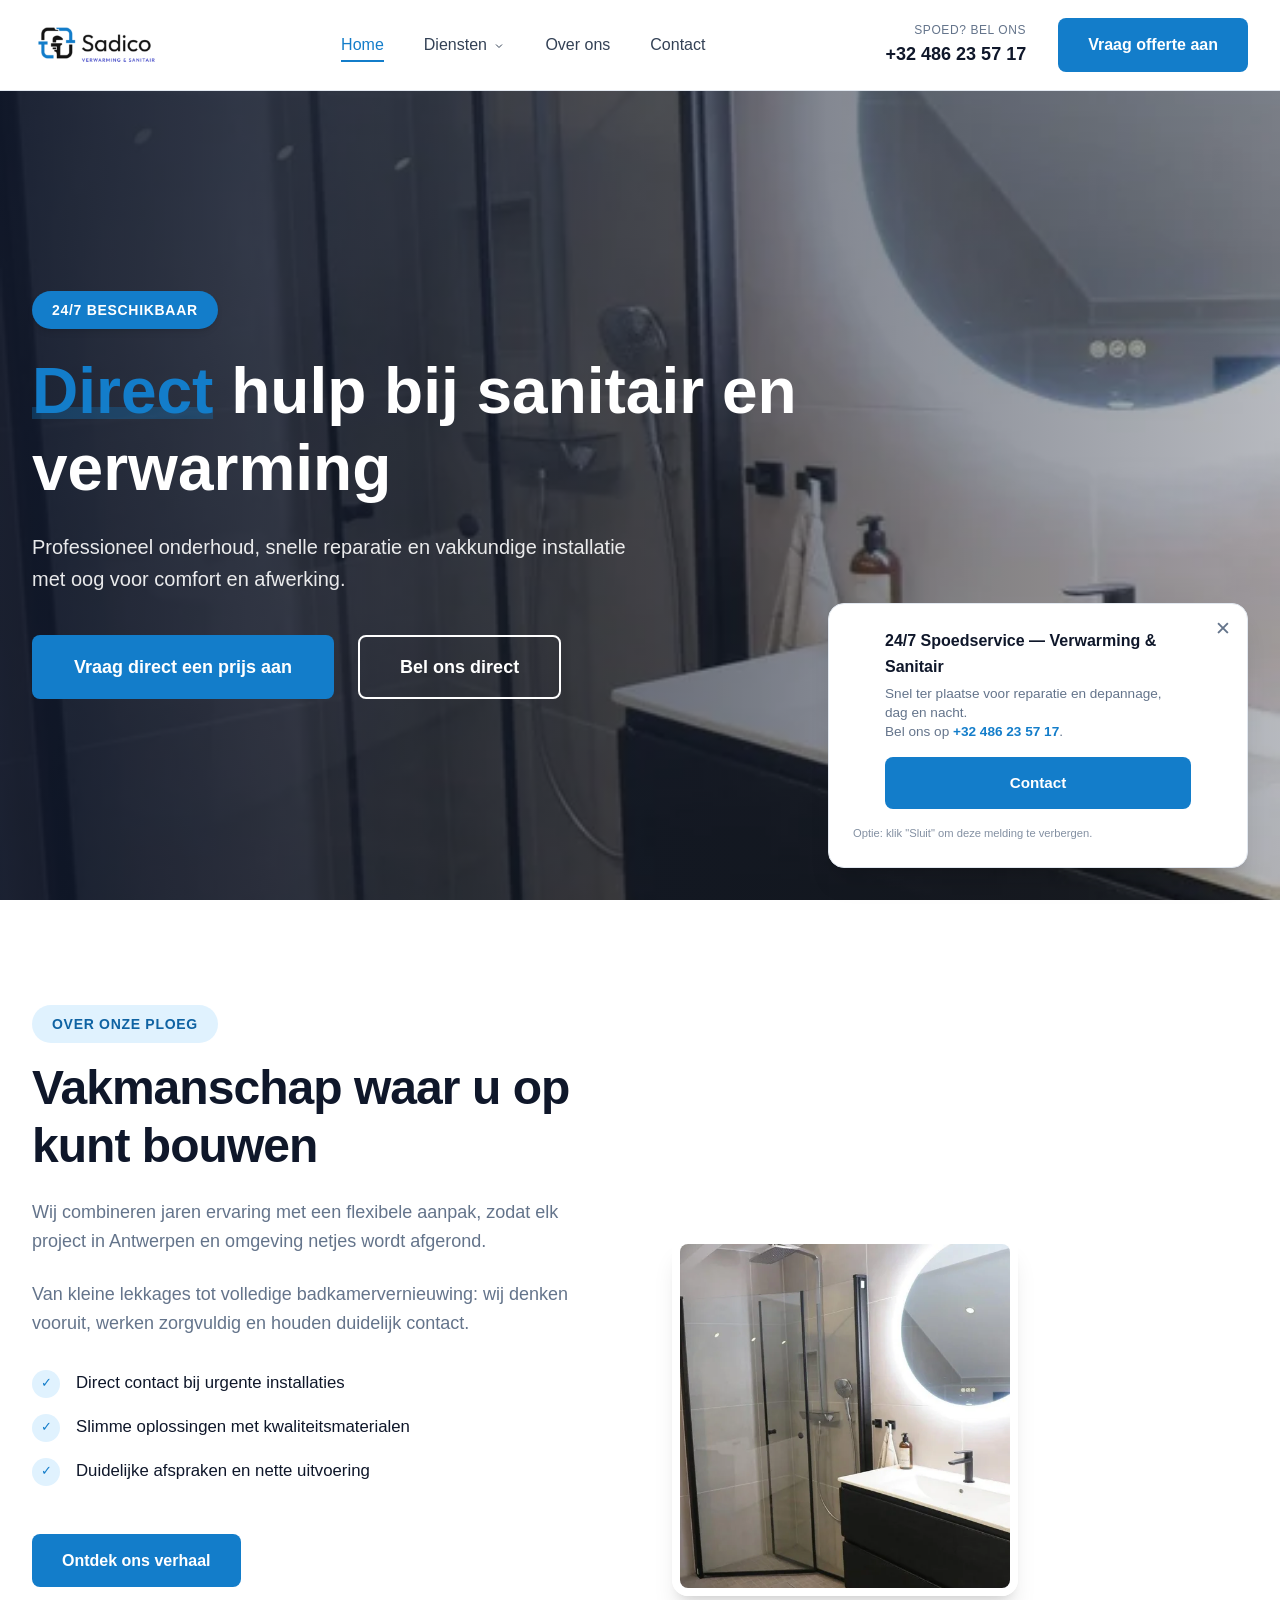
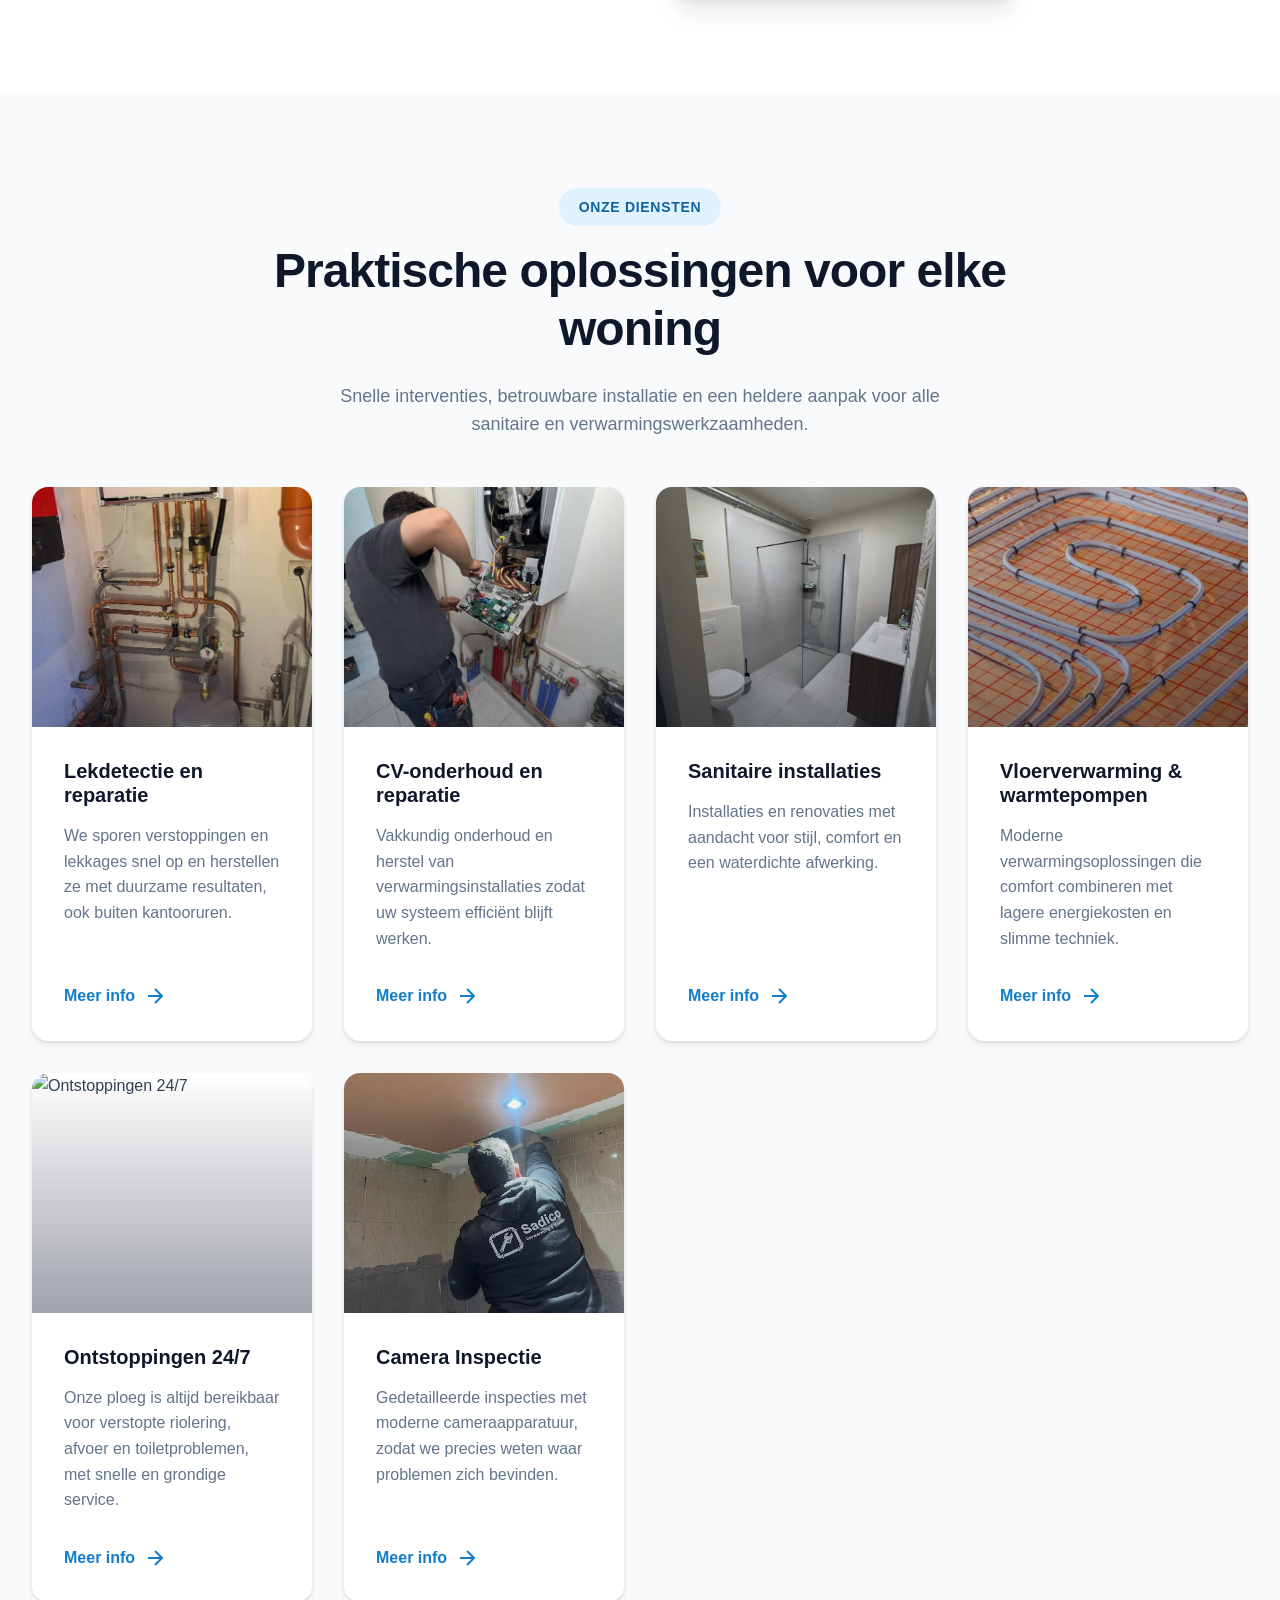
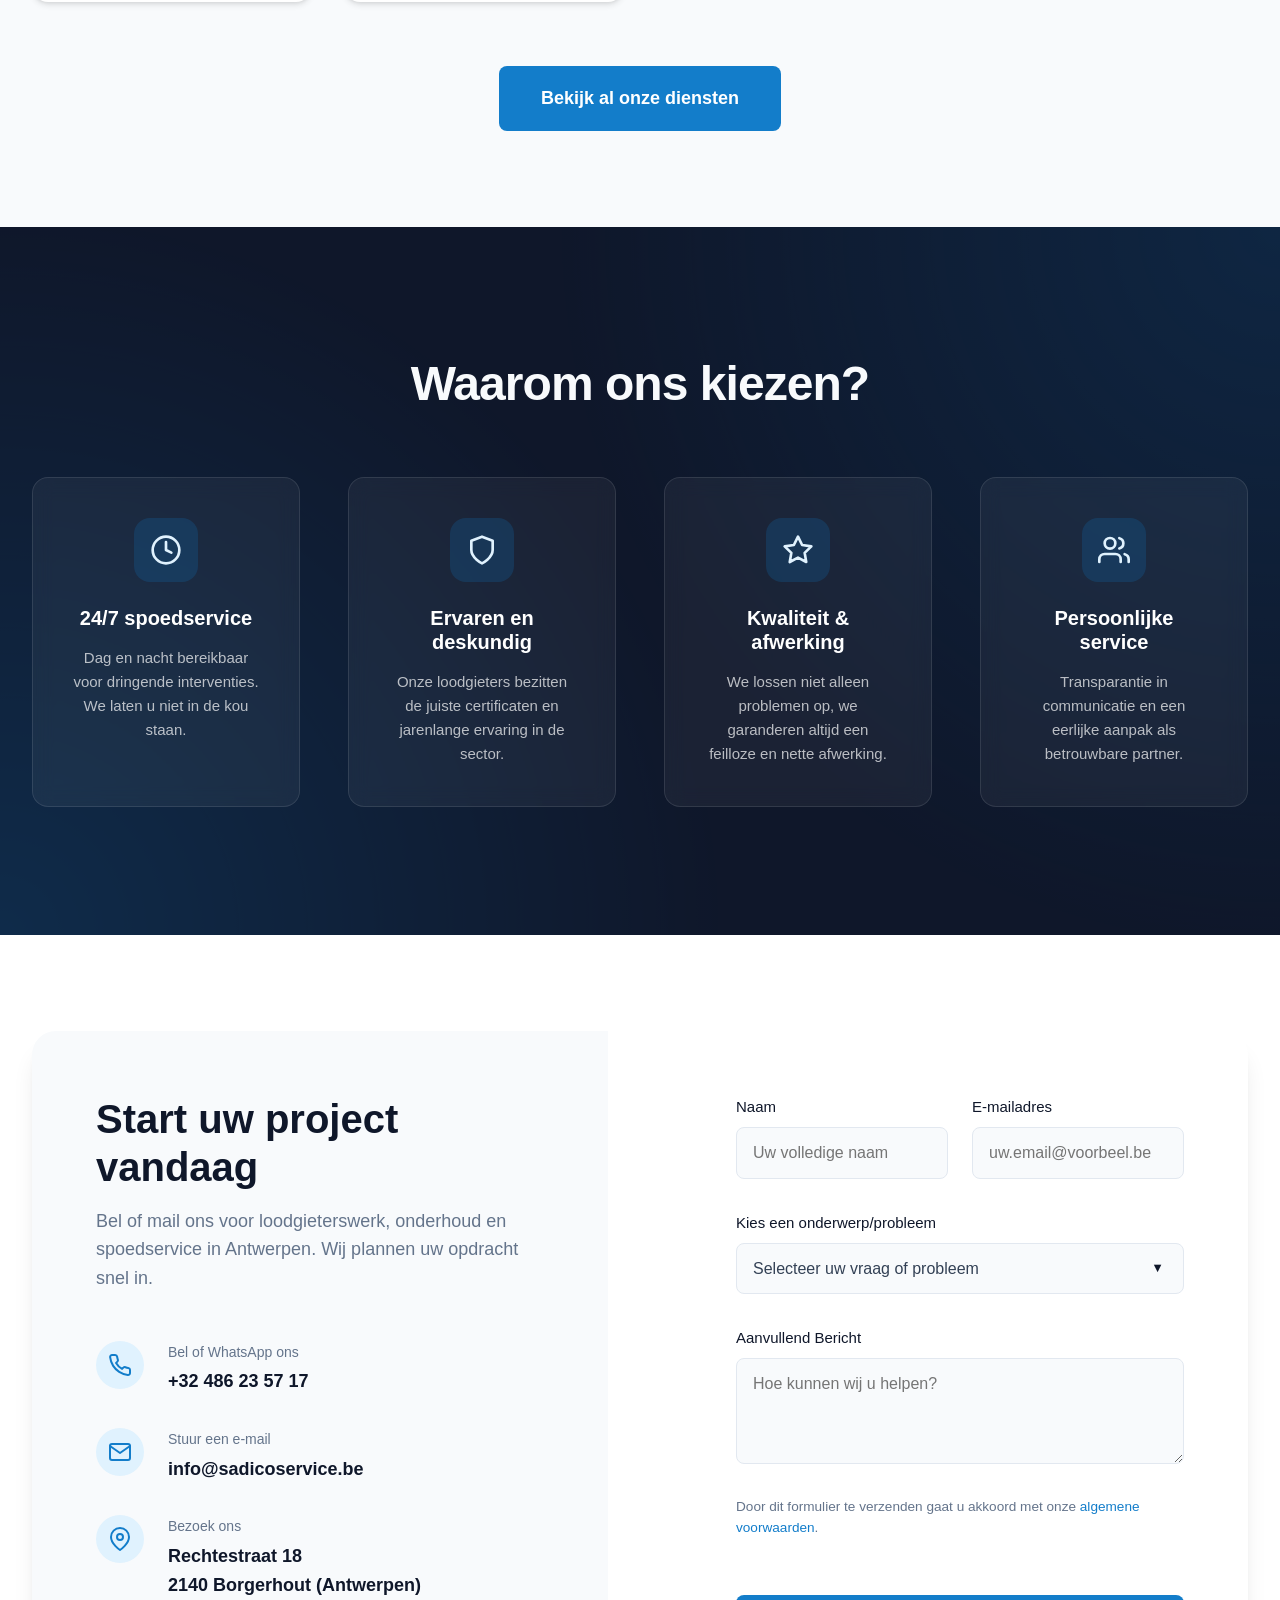
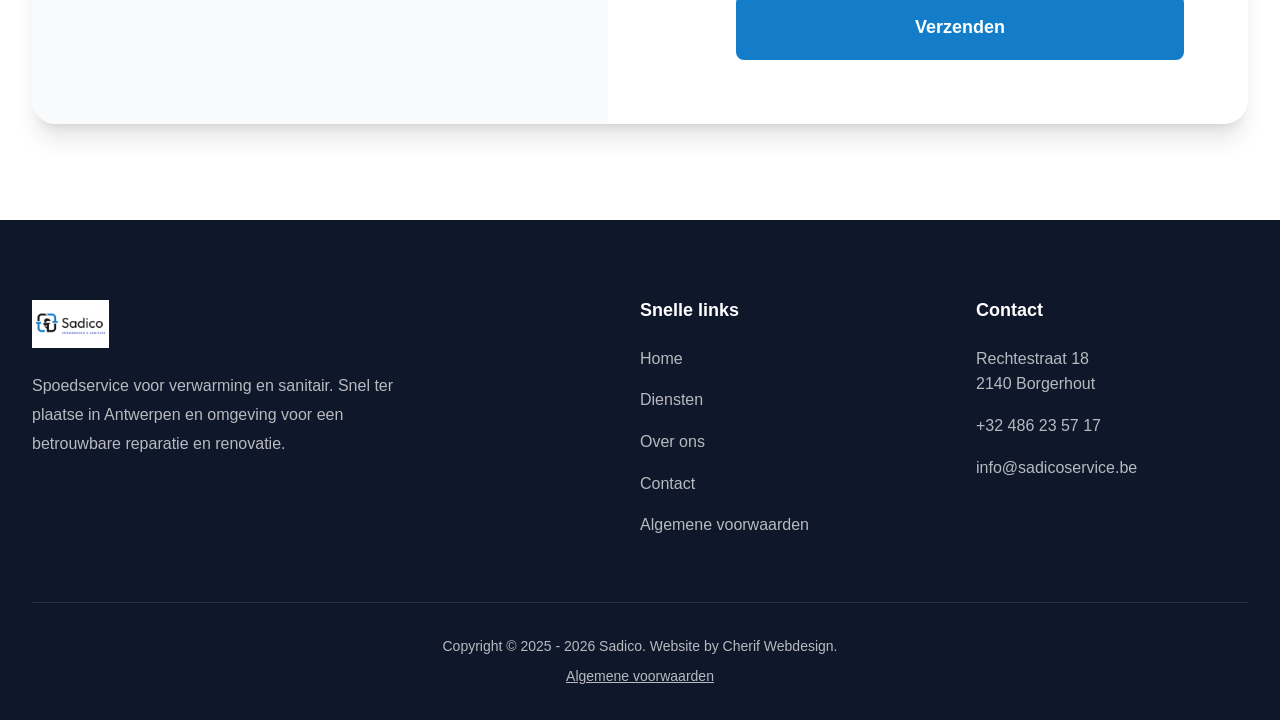
==== commit a759c2fe: "algemene voorwaarden toegevoegd, fotos main verandert" ====
--- a/index.html
+++ b/index.html
@@ -117,7 +117,7 @@
                 </div>
                 <div class="service-card fade-in appear">
                     <div class="service-img-wrapper">
-                        <img src="assets/verwarming.webp" alt="CV-onderhoud en reparatie">
+                        <img src="assets/nieuw-werkerBoiler.jpeg" alt="CV-onderhoud en reparatie">
                     </div>
                     <div class="service-content">
                         <h3>CV-onderhoud en reparatie</h3>
@@ -127,7 +127,7 @@
                 </div>
                 <div class="service-card fade-in appear">
                     <div class="service-img-wrapper">
-                        <img src="assets/sanitair-renovatie.webp" alt="Sanitaire installaties">
+                        <img src="assets/nieuw-douche.jpeg" alt="Sanitaire installaties">
                     </div>
                     <div class="service-content">
                         <h3>Sanitaire installaties</h3>
@@ -287,6 +287,7 @@
                             <textarea id="bericht" name="bericht" rows="4" placeholder="Hoe kunnen wij u helpen?" required data-fs-field></textarea>
                             <span data-fs-error="bericht" style="color:#721c24; font-size:0.875rem;"></span>
                         </div>
+                        <p class="form-terms">Door dit formulier te verzenden gaat u akkoord met onze <a href="/algemene-voorwaarden">algemene voorwaarden</a>.</p>
                         <button type="submit" class="btn btn-primary btn-submit" data-fs-submit-btn>Verzenden</button>
                     </form>
                     <script>
@@ -314,6 +315,7 @@
                         <li><a href="/diensten">Diensten</a></li>
                         <li><a href="/over-ons">Over ons</a></li>
                         <li><a href="/contact">Contact</a></li>
+                        <li><a href="/algemene-voorwaarden">Algemene voorwaarden</a></li>
                     </ul>
                 </div>
                 <div class="footer-col">
@@ -327,6 +329,7 @@
             </div>
             <div class="footer-bottom">
                 <p>Copyright &copy; 2025 - 2026 Sadico. Website by Cherif Webdesign.</p>
+                <p class="footer-legal"><a href="/algemene-voorwaarden">Algemene voorwaarden</a></p>
             </div>
         </div>
     </footer>
--- a/style.css
+++ b/style.css
@@ -1320,3 +1320,37 @@
         width: calc(100% - 2rem);
     }
 }
+
+/* ===== Algemene voorwaarden ===== */
+.terms-layout { display: grid; grid-template-columns: 280px 1fr; gap: 3rem; align-items: start; }
+.terms-toc { background: var(--clr-bg); border-radius: 16px; padding: 1.5rem; box-shadow: 0 4px 20px rgba(15, 23, 42, 0.06); }
+.terms-toc ol { list-style: none; padding: 0; margin: 1rem 0 0; }
+.terms-toc a { display: flex; gap: 0.5rem; padding: 0.4rem 0; color: var(--clr-text); text-decoration: none; font-size: 0.9rem; line-height: 1.4; }
+.terms-toc a span { color: var(--clr-primary); font-weight: 600; white-space: nowrap; min-width: 4.6rem; }
+.terms-toc a:hover { color: var(--clr-primary); }
+.terms-article { background: var(--clr-bg); border-radius: 16px; padding: 2rem; margin-bottom: 1.5rem; box-shadow: 0 4px 20px rgba(15, 23, 42, 0.06); scroll-margin-top: 110px; }
+.terms-article h2 { font-size: 1.35rem; color: var(--clr-secondary); margin: 0 0 1.25rem; display: flex; flex-direction: column; gap: 0.25rem; }
+.terms-num { font-size: 0.8rem; font-weight: 600; text-transform: uppercase; letter-spacing: 0.08em; color: var(--clr-primary); }
+.terms-article ol { padding-left: 1.4rem; margin: 0; }
+.terms-article ol > li { list-style: decimal; }
+.terms-article li { color: var(--clr-text); line-height: 1.7; margin-bottom: 0.75rem; padding-left: 0.25rem; }
+.terms-article li::marker { color: var(--clr-primary); font-weight: 600; }
+.terms-article li.no-marker { list-style: none; }
+.terms-article a, .terms-download a, .form-terms a { color: var(--clr-primary); }
+.terms-note { background: var(--clr-primary-light); border-left: 4px solid var(--clr-primary); border-radius: 12px; padding: 1.25rem 1.5rem; margin-top: 1rem; }
+.terms-note h4 { margin: 0 0 0.5rem; color: var(--clr-secondary); }
+.terms-note ul { padding-left: 1.2rem; margin: 0; }
+.terms-note ul > li { list-style: disc; margin-bottom: 0.25rem; }
+.terms-table-wrap { overflow-x: auto; }
+.terms-table { width: 100%; border-collapse: collapse; font-size: 0.95rem; }
+.terms-table th, .terms-table td { text-align: left; padding: 0.75rem 1rem; border-bottom: 1px solid #e2e8f0; vertical-align: top; }
+.terms-table th { background: var(--clr-secondary); color: var(--clr-text-inverse); font-weight: 600; }
+.terms-download { text-align: center; color: var(--clr-text-light); margin-top: 2rem; }
+.form-terms { font-size: 0.85rem; color: var(--clr-text-light); margin: 0 0 1rem; }
+.footer-legal { margin-top: 0.5rem; }
+.footer-legal a { color: inherit; text-decoration: underline; }
+@media (max-width: 1024px) {
+    .terms-layout { grid-template-columns: 1fr; gap: 2rem; }
+    .terms-toc { position: static; max-height: none; }
+}
+@media (max-width: 600px) { .terms-article { padding: 1.5rem 1.25rem; } }
